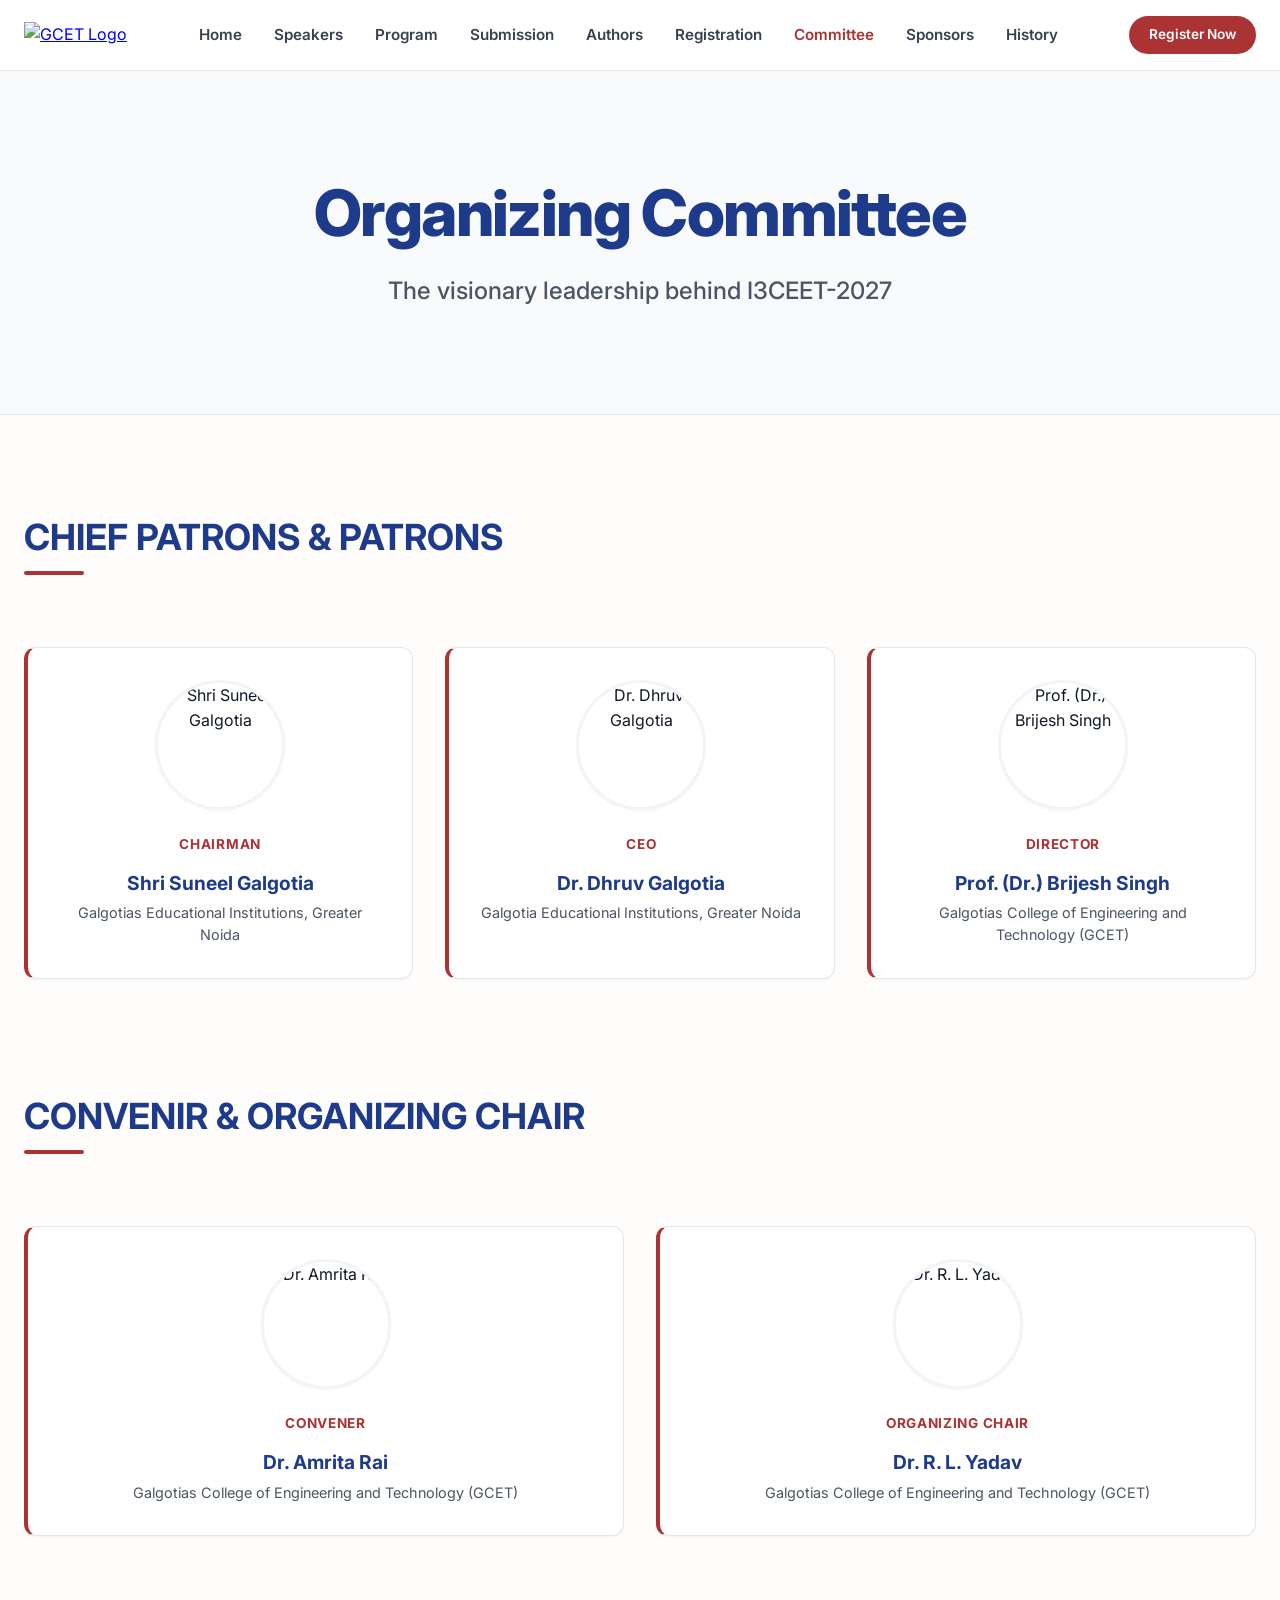
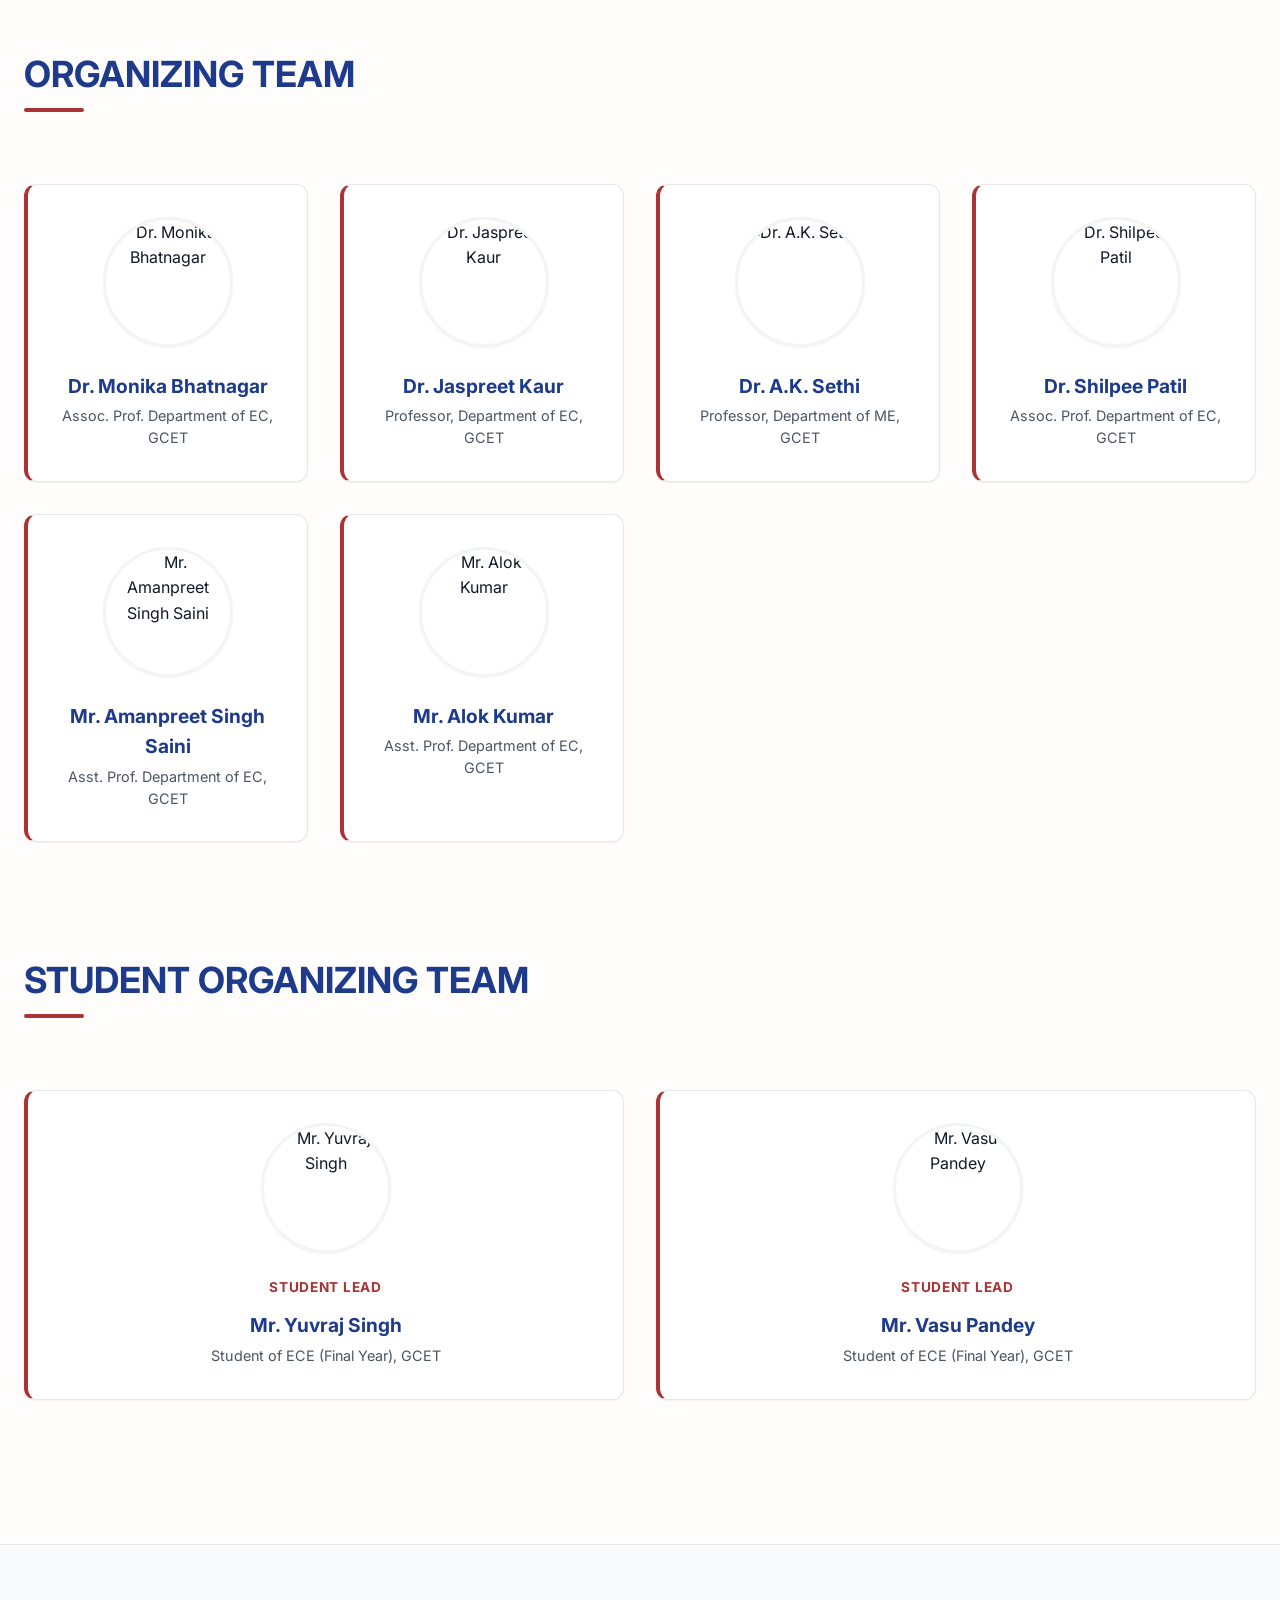
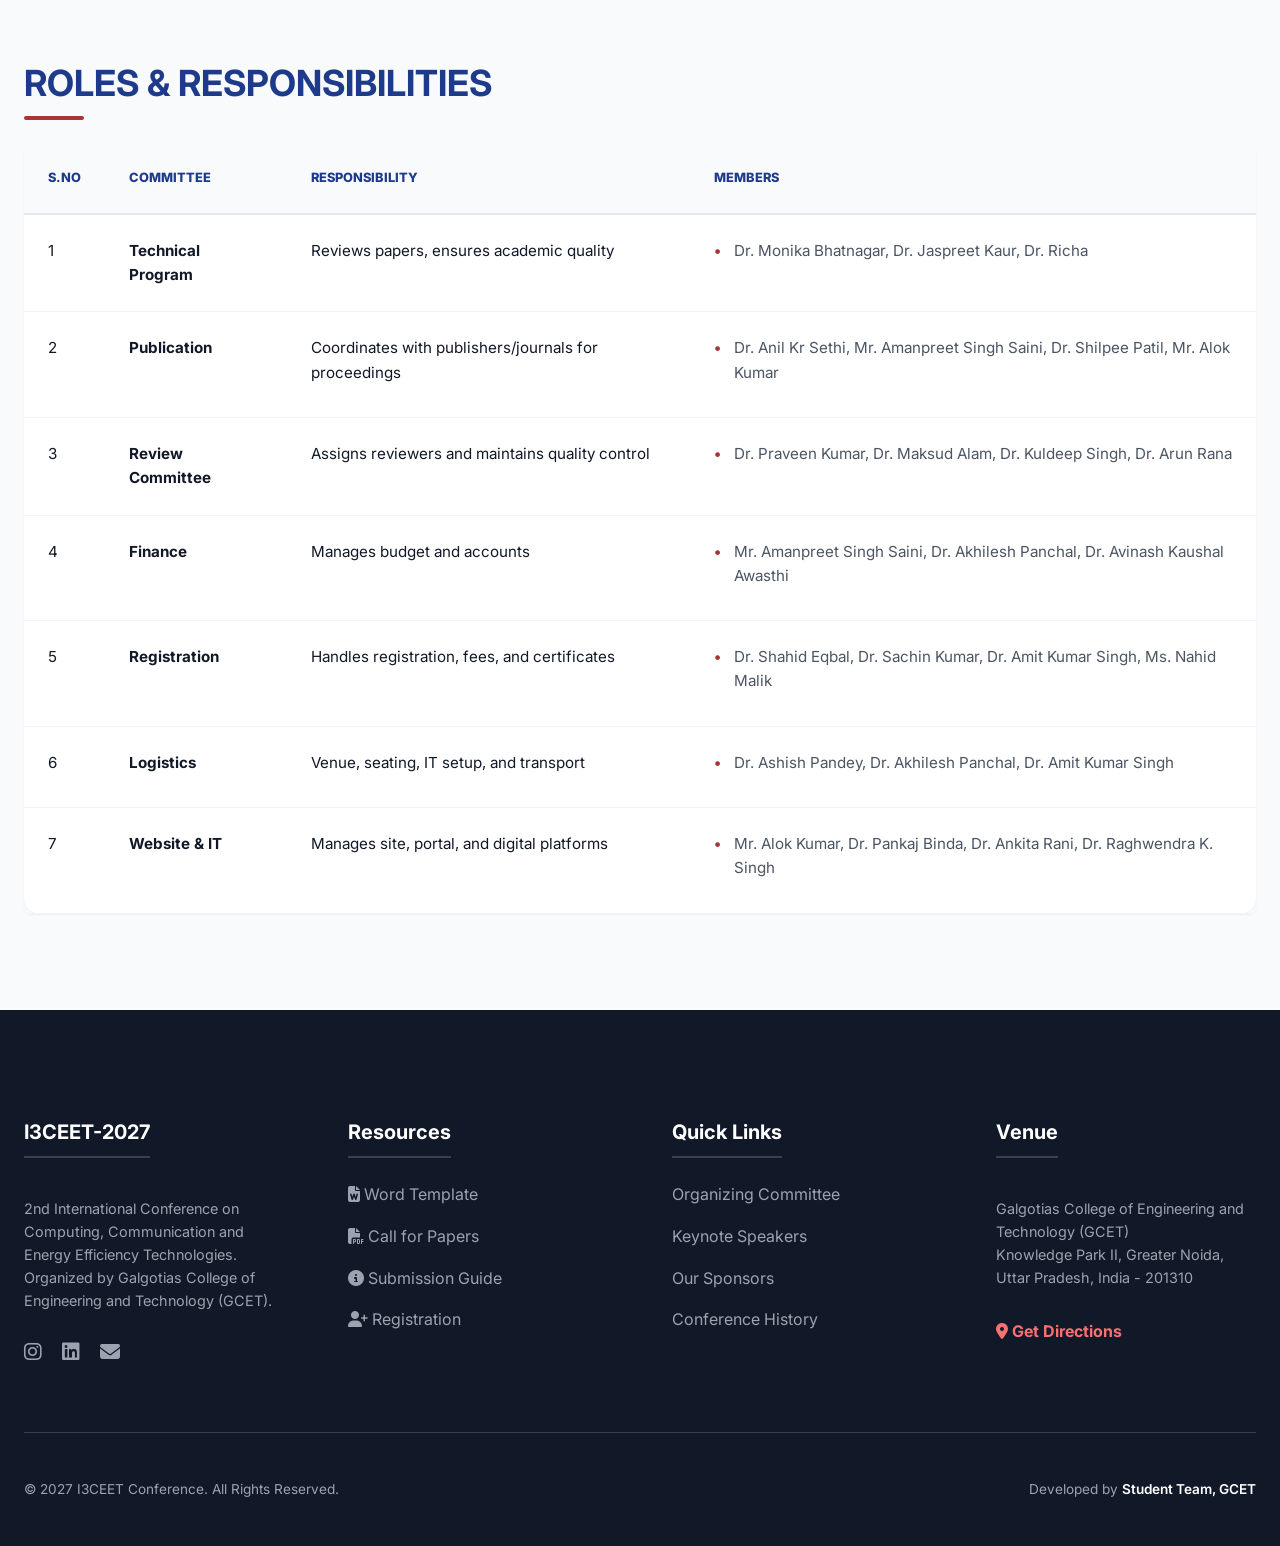
==== committee.html @ dbf14629 "Finalized I3CEET-2027 Branding: Fixed dates, renamed committee.html, updated footer design, and impl" ====
<!DOCTYPE html>
<html lang="en">

<head>
    <meta charset="UTF-8">
    <meta name="viewport" content="width=device-width, initial-scale=1.0">
    <title>Organizing Committee | I3CEET-2027</title>

    <!-- Meta SEO -->
    <meta name="keywords" content="I3CEET-2027, Organizing Committee, Patrons, GCET, Computing, Communication, Energy Efficiency Technologies, Leadership">
    <meta name="description" content="Meet the visionary leadership and organizing committee of I3CEET-2027 at Galgotias College of Engineering and Technology (GCET).">

    <!-- Fonts & Icons -->
    <link href="https://fonts.googleapis.com/css2?family=Inter:wght@300;400;500;600;700;800&display=swap" rel="stylesheet">
    <link rel="stylesheet" href="https://cdnjs.cloudflare.com/ajax/libs/font-awesome/6.4.0/css/all.min.css">

    <!-- CSS -->
    <link rel="stylesheet" href="css/reset.css">
    <link rel="stylesheet" href="css/modern.css">

    <style>
        .committee-header {
            background-color: var(--section-bg);
            padding: 4rem 0;
            text-align: center;
            border-bottom: 1px solid var(--border);
        }

        .category-container {
            margin-bottom: 5rem;
        }

        .member-grid {
            display: grid;
            grid-template-columns: repeat(auto-fit, minmax(280px, 1fr));
            gap: 2rem;
            margin-top: 3rem;
        }

        .member-card {
            background: white;
            border: 1px solid var(--border);
            border-left: 4px solid var(--accent);
            border-radius: 0.75rem;
            padding: 2rem;
            text-align: center;
            transition: var(--transition);
            display: flex;
            flex-direction: column;
            align-items: center;
            box-shadow: var(--shadow-sm);
        }

        .member-card:hover {
            transform: translateY(-5px);
            box-shadow: var(--shadow-md);
            border-left-width: 6px;
        }

        .member-img-wrapper {
            width: 130px;
            height: 130px;
            border-radius: 50%;
            overflow: hidden;
            margin-bottom: 1.5rem;
            border: 3px solid #f3f4f6;
            box-shadow: var(--shadow-sm);
        }

        .member-img-wrapper img {
            width: 100%;
            height: 100%;
            object-fit: cover;
        }

        .member-name {
            font-size: 1.2rem;
            font-weight: 700;
            color: #1e3a8a;
            margin-bottom: 0.25rem;
        }

        .member-role {
            font-size: 0.85rem;
            font-weight: 700;
            color: var(--accent);
            margin-bottom: 0.75rem;
            text-transform: uppercase;
            letter-spacing: 0.05em;
        }

        .member-org {
            font-size: 0.9rem;
            color: var(--text-muted);
            line-height: 1.5;
        }

        /* Roles Table Styling */
        .roles-section {
            background-color: var(--section-bg);
            padding: 5rem 0;
            border-top: 1px solid var(--border);
        }

        .roles-table {
            width: 100%;
            border-collapse: collapse;
            background: white;
            border-radius: 1rem;
            overflow: hidden;
            box-shadow: var(--shadow-sm);
        }

        .roles-table th {
            text-align: left;
            padding: 1.5rem;
            background: #f8fafc;
            color: #1e3a8a;
            font-weight: 800;
            text-transform: uppercase;
            font-size: 0.8rem;
            border-bottom: 2px solid #e2e8f0;
        }

        .roles-table td {
            padding: 1.5rem;
            border-bottom: 1px solid #f1f5f9;
            vertical-align: top;
            font-size: 0.95rem;
        }

        .members-list {
            list-style: none;
            padding: 0;
            margin: 0;
        }

        .members-list li {
            margin-bottom: 0.5rem;
            color: var(--text-muted);
            position: relative;
            padding-left: 1.25rem;
        }

        .members-list li::before {
            content: '•';
            position: absolute;
            left: 0;
            color: var(--accent);
            font-weight: bold;
        }
    </style>

    <!-- Scripts -->
    <script src="https://code.jquery.com/jquery-3.6.0.min.js"></script>
    <script src="js/ticker-data.js" defer></script>
    <script src="js/footer-data.js" defer></script>
    <script src="js/dates-data.js" defer></script>
    <script src="js/nav-data.js" defer></script>
    <script src="js/modern.js" defer></script>
</head>

<body>

    <div id="ticker-placeholder"></div>
    <nav id="nav-placeholder" class="modern-nav"></nav>

    <header class="committee-header">
        <div class="container">
            <h1 class="conference-title">Organizing Committee</h1>
            <p class="conference-subtitle">The visionary leadership behind I3CEET-2027</p>
        </div>
    </header>

    <div class="container py-16">

        <!-- Chief Patrons & Patrons -->
        <div class="category-container">
            <h2 class="section-title">CHIEF PATRONS & PATRONS</h2>
            <div class="member-grid">
                <div class="member-card">
                    <div class="member-img-wrapper"><img src="images/organizing/Shri Suneel Galgotia.webp" alt="Shri Suneel Galgotia"></div>
                    <div class="member-role">Chairman</div>
                    <div class="member-name">Shri Suneel Galgotia</div>
                    <div class="member-org">Galgotias Educational Institutions, Greater Noida</div>
                </div>
                <div class="member-card">
                    <div class="member-img-wrapper"><img src="images/organizing/Dr. Dhruv Galgotia.webp" alt="Dr. Dhruv Galgotia"></div>
                    <div class="member-role">CEO</div>
                    <div class="member-name">Dr. Dhruv Galgotia</div>
                    <div class="member-org">Galgotia Educational Institutions, Greater Noida</div>
                </div>
                <div class="member-card">
                    <div class="member-img-wrapper"><img src="images/organizing/Prof. (Dr.) Brijesh Singh.jpeg" alt="Prof. (Dr.) Brijesh Singh"></div>
                    <div class="member-role">Director</div>
                    <div class="member-name">Prof. (Dr.) Brijesh Singh</div>
                    <div class="member-org">Galgotias College of Engineering and Technology (GCET)</div>
                </div>
            </div>
        </div>

        <!-- Organizing Chair -->
        <div class="category-container">
            <h2 class="section-title">CONVENIR & ORGANIZING CHAIR</h2>
            <div class="member-grid" style="grid-template-columns: repeat(auto-fit, minmax(280px, 1fr));">
                <div class="member-card">
                    <div class="member-img-wrapper"><img src="images/organizing/Dr.-Amrita-Rai.png" alt="Dr. Amrita Rai"></div>
                    <div class="member-role">CONVENER</div>
                    <div class="member-name">Dr. Amrita Rai</div>
                    <div class="member-org">Galgotias College of Engineering and Technology (GCET)</div>
                </div>
                <div class="member-card">
                    <div class="member-img-wrapper"><img src="images/organizing/rl sir.jpeg" alt="Dr. R. L. Yadav"></div>
                    <div class="member-role">Organizing Chair</div>
                    <div class="member-name">Dr. R. L. Yadav</div>
                    <div class="member-org">Galgotias College of Engineering and Technology (GCET)</div>
                </div>
            </div>
        </div>

        <!-- Organizing Team -->
        <div class="category-container">
            <h2 class="section-title">ORGANIZING TEAM</h2>
            <div class="member-grid">
                <div class="member-card">
                    <div class="member-img-wrapper"><img src="images/organizing/Dr-Monika-Bhatnagar_ECE.jpeg" alt="Dr. Monika Bhatnagar"></div>
                    <div class="member-name">Dr. Monika Bhatnagar</div>
                    <div class="member-org">Assoc. Prof. Department of EC, GCET</div>
                </div>
                <div class="member-card">
                    <div class="member-img-wrapper"><img src="images/organizing/Jaspreet-Kaur.jpg" alt="Dr. Jaspreet Kaur"></div>
                    <div class="member-name">Dr. Jaspreet Kaur</div>
                    <div class="member-org">Professor, Department of EC, GCET</div>
                </div>
                <div class="member-card">
                    <div class="member-img-wrapper"><img src="images/organizing/Anil-Kumar-Sethi.jpg" alt="Dr. A.K. Sethi"></div>
                    <div class="member-name">Dr. A.K. Sethi</div>
                    <div class="member-org">Professor, Department of ME, GCET</div>
                </div>
                <div class="member-card">
                    <div class="member-img-wrapper"><img src="images/organizing/DR-SHILPEE_ECE.jpg" alt="Dr. Shilpee Patil"></div>
                    <div class="member-name">Dr. Shilpee Patil</div>
                    <div class="member-org">Assoc. Prof. Department of EC, GCET</div>
                </div>
                <div class="member-card">
                    <div class="member-img-wrapper"><img src="images/organizing/Mr. Amanpreet Singh Saini.webp" alt="Mr. Amanpreet Singh Saini"></div>
                    <div class="member-name">Mr. Amanpreet Singh Saini</div>
                    <div class="member-org">Asst. Prof. Department of EC, GCET</div>
                </div>
                <div class="member-card">
                    <div class="member-img-wrapper"><img src="images/organizing/Alok-Kumar_ECE.jpg" alt="Mr. Alok Kumar"></div>
                    <div class="member-name">Mr. Alok Kumar</div>
                    <div class="member-org">Asst. Prof. Department of EC, GCET</div>
                </div>
            </div>
        </div>

        <!-- Student Team -->
        <div class="category-container">
            <h2 class="section-title">STUDENT ORGANIZING TEAM</h2>
            <div class="member-grid">
                <div class="member-card">
                    <div class="member-img-wrapper"><img src="images/organizing/yuvraj.jpg" alt="Mr. Yuvraj Singh"></div>
                    <div class="member-role">Student Lead</div>
                    <div class="member-name">Mr. Yuvraj Singh</div>
                    <div class="member-org">Student of ECE (Final Year), GCET</div>
                </div>
                <div class="member-card">
                    <div class="member-img-wrapper"><img src="images/organizing/vasu.jpg" alt="Mr. Vasu Pandey"></div>
                    <div class="member-role">Student Lead</div>
                    <div class="member-name">Mr. Vasu Pandey</div>
                    <div class="member-org">Student of ECE (Final Year), GCET</div>
                </div>
            </div>
        </div>

    </div>

    <!-- Roles & Responsibilities -->
    <section class="roles-section">
        <div class="container">
            <h2 class="section-title">ROLES & RESPONSIBILITIES</h2>
            <div class="table-wrapper">
                <table class="roles-table">
                    <thead>
                        <tr>
                            <th style="width: 80px;">S.No</th>
                            <th>Committee</th>
                            <th>Responsibility</th>
                            <th>Members</th>
                        </tr>
                    </thead>
                    <tbody>
                        <tr>
                            <td>1</td>
                            <td style="font-weight: 700;">Technical Program</td>
                            <td>Reviews papers, ensures academic quality</td>
                            <td>
                                <ul class="members-list">
                                    <li>Dr. Monika Bhatnagar, Dr. Jaspreet Kaur, Dr. Richa</li>
                                </ul>
                            </td>
                        </tr>
                        <tr>
                            <td>2</td>
                            <td style="font-weight: 700;">Publication</td>
                            <td>Coordinates with publishers/journals for proceedings</td>
                            <td>
                                <ul class="members-list">
                                    <li>Dr. Anil Kr Sethi, Mr. Amanpreet Singh Saini, Dr. Shilpee Patil, Mr. Alok Kumar</li>
                                </ul>
                            </td>
                        </tr>
                        <tr>
                            <td>3</td>
                            <td style="font-weight: 700;">Review Committee</td>
                            <td>Assigns reviewers and maintains quality control</td>
                            <td>
                                <ul class="members-list">
                                    <li>Dr. Praveen Kumar, Dr. Maksud Alam, Dr. Kuldeep Singh, Dr. Arun Rana</li>
                                </ul>
                            </td>
                        </tr>
                        <tr>
                            <td>4</td>
                            <td style="font-weight: 700;">Finance</td>
                            <td>Manages budget and accounts</td>
                            <td>
                                <ul class="members-list">
                                    <li>Mr. Amanpreet Singh Saini, Dr. Akhilesh Panchal, Dr. Avinash Kaushal Awasthi</li>
                                </ul>
                            </td>
                        </tr>
                        <tr>
                            <td>5</td>
                            <td style="font-weight: 700;">Registration</td>
                            <td>Handles registration, fees, and certificates</td>
                            <td>
                                <ul class="members-list">
                                    <li>Dr. Shahid Eqbal, Dr. Sachin Kumar, Dr. Amit Kumar Singh, Ms. Nahid Malik</li>
                                </ul>
                            </td>
                        </tr>
                        <tr>
                            <td>6</td>
                            <td style="font-weight: 700;">Logistics</td>
                            <td>Venue, seating, IT setup, and transport</td>
                            <td>
                                <ul class="members-list">
                                    <li>Dr. Ashish Pandey, Dr. Akhilesh Panchal, Dr. Amit Kumar Singh</li>
                                </ul>
                            </td>
                        </tr>
                        <tr>
                            <td>7</td>
                            <td style="font-weight: 700;">Website & IT</td>
                            <td>Manages site, portal, and digital platforms</td>
                            <td>
                                <ul class="members-list">
                                    <li>Mr. Alok Kumar, Dr. Pankaj Binda, Dr. Ankita Rani, Dr. Raghwendra K. Singh</li>
                                </ul>
                            </td>
                        </tr>
                    </tbody>
                </table>
            </div>
        </div>
    </section>

    <div id="footer-placeholder"></div>

</body>

</html>
---- css/modern.css ----
/* Modern Design System for I3CEET-2027 (IEEE Style) */
@import url('https://fonts.googleapis.com/css2?family=Inter:wght@300;400;500;600;700;800&display=swap');

:root {
    /* Primary Color Palette (Deep Blue/IEEE vibe) */
    --primary: #9b0000; /* blue-800 */
    --primary-light: #ba6060; /* blue-500 */
    --accent: #ab3333; /* blue-600 */
    --accent-hover: #9b0000; /* blue-700 */
    
    /* Neutral Colors */
    --bg: #fffcfc;
    --section-bg: #f9fafb; /* gray-50 */
    --text: #111827; /* gray-900 */
    --text-muted: #4b5563; /* gray-600 */
    --border: #e5e7eb; /* gray-200 */
    
    /* Shadows & Transitions */
    --shadow-sm: 0 1px 2px 0 rgba(0, 0, 0, 0.05);
    --shadow-md: 0 4px 6px -1px rgba(0, 0, 0, 0.1), 0 2px 4px -1px rgba(0, 0, 0, 0.06);
    --shadow-lg: 0 10px 15px -3px rgba(0, 0, 0, 0.1), 0 4px 6px -2px rgba(0, 0, 0, 0.05);
    --transition: all 0.3s cubic-bezier(0.4, 0, 0.2, 1);
}

*, ::before, ::after {
    box-sizing: border-box;
}

body {
    font-family: 'Inter', -apple-system, BlinkMacSystemFont, "Segoe UI", Roboto, Helvetica, Arial, sans-serif;
    background-color: var(--bg);
    color: var(--text);
    line-height: 1.6;
    margin: 0;
    overflow-x: hidden;
}

/* Container */
.container {
    width: 100%;
    margin-right: auto;
    margin-left: auto;
    padding-right: 1.5rem;
    padding-left: 1.5rem;
    max-width: 1280px;
}

@media (max-width: 640px) {
    .container {
        padding-right: 1rem;
        padding-left: 1rem;
    }
}

/* Utilities */
.text-center { text-align: center; }
.my-12 { margin-top: 3rem; margin-bottom: 3rem; }
.py-16 { padding-top: 4rem; padding-bottom: 4rem; }
.flex { display: flex; }
.grid { display: grid; }
.gap-8 { gap: 2rem; }
.items-center { align-items: center; }
.justify-between { justify-content: space-between; }

/* Buttons */
.btn {
    display: inline-flex;
    align-items: center;
    justify-content: center;
    padding: 0.75rem 1.5rem;
    font-weight: 600;
    border-radius: 9999px;
    transition: var(--transition);
    cursor: pointer;
    text-decoration: none;
    font-size: 0.95rem;
}

.btn-primary {
    background-color: var(--accent);
    color: white;
    border: none;
}

.btn-primary:hover {
    background-color: var(--accent-hover);
    transform: translateY(-2px);
    box-shadow: var(--shadow-lg);
}

.btn-outline {
    background-color: transparent;
    color: var(--accent);
    border: 2px solid var(--accent);
}

.btn-outline:hover {
    background-color: var(--accent);
    color: white;
    transform: translateY(-2px);
}

/* Header */
.modern-header {
    background-color: var(--bg);
    padding: 6rem 0;
    position: relative;
    border-bottom: 1px solid var(--border);
}

.hero-content {
    max-width: 1000px;
    margin: 0 auto;
    text-align: center;
}

.conference-title {
    font-size: clamp(2rem, 8vw, 4rem);
    font-weight: 800;
    color: #1e3a8a; /* blue-900 */
    margin-bottom: 1rem;
    letter-spacing: -0.025em;
    line-height: 1.1;
}

.conference-subtitle {
    font-size: clamp(1rem, 4vw, 1.5rem);
    color: var(--text-muted);
    margin-bottom: 2.5rem;
    font-weight: 500;
}

.quick-info {
    display: flex;
    justify-content: center;
    gap: 1.5rem 2.5rem;
    margin-bottom: 3rem;
    flex-wrap: wrap;
}

.info-item {
    display: flex;
    align-items: center;
    gap: 0.75rem;
    color: var(--text);
    font-weight: 600;
    font-size: clamp(0.9rem, 3vw, 1.1rem);
}

.info-item i {
    color: var(--accent);
    font-size: 1.25rem;
}

/* Navigation */
.modern-nav {
    position: sticky;
    top: 0;
    z-index: 50;
    background-color: rgba(255, 255, 255, 0.9);
    backdrop-filter: blur(8px);
    border-bottom: 1px solid var(--border);
    padding: 1rem 0;
}

.nav-container {
    display: flex;
    justify-content: space-between;
    align-items: center;
}

.nav-logo-img {
    height: 48px;
    width: auto;
}

.nav-links {
    list-style: none;
    display: flex;
    gap: 2rem;
    margin: 0;
    padding: 0;
}

.nav-links a {
    text-decoration: none;
    color: #374151; /* gray-700 */
    font-weight: 600;
    font-size: 0.95rem;
    transition: var(--transition);
}

.nav-links a:hover, .nav-links a.active {
    color: var(--accent);
}

/* Ticker Styles */
#news-ticker-container {
    background-color: var(--accent);
    color: white;
    padding: 0.6rem 0;
    overflow: hidden;
    position: relative;
    z-index: 60;
}

.ticker-content {
    display: inline-block;
    white-space: nowrap;
    padding-left: 100%;
    animation: ticker 25s linear infinite;
}

.ticker-item {
    display: inline-block;
    margin-right: 4rem;
    font-weight: 500;
}

@keyframes ticker {
    0% { transform: translateX(0); }
    100% { transform: translateX(-100%); }
}

/* Sections & Sidebar */
.main-content {
    display: grid;
    grid-template-columns: 2fr 1fr;
    gap: 3rem;
    margin-bottom: 4rem;
}

.section-card {
    background-color: white;
    padding: 2.5rem;
    border-radius: 1rem;
    border: 1px solid var(--border);
    box-shadow: var(--shadow-sm);
    margin-bottom: 2rem;
}

.section-title {
    font-size: clamp(1.5rem, 5vw, 2.25rem);
    font-weight: 700;
    color: #1e3a8a;
    margin-bottom: 2rem;
    position: relative;
    display: inline-block;
}

.section-title::after {
    content: '';
    position: absolute;
    bottom: -8px;
    left: 0;
    width: 60px;
    height: 4px;
    background-color: var(--accent);
    border-radius: 2px;
}

/* Responsive Table Wrapper */
.table-wrapper {
    width: 100%;
    overflow-x: auto;
    -webkit-overflow-scrolling: touch;
    margin-bottom: 1rem;
    border-radius: 0.5rem;
    box-shadow: var(--shadow-sm);
}

/* Important Dates Table/List */
.date-list {
    display: flex;
    flex-direction: column;
    gap: 1rem;
}

.date-card {
    display: flex;
    justify-content: space-between;
    align-items: center;
    padding: 1rem;
    background-color: var(--section-bg);
    border-radius: 0.75rem;
    border-left: 4px solid var(--accent);
    transition: var(--transition);
}

.date-card:hover {
    transform: translateX(5px);
    box-shadow: var(--shadow-md);
}

.date-card .label {
    font-weight: 700;
    color: var(--text);
}

.date-card .value {
    color: var(--accent);
    font-weight: 700;
}

/* Gallery */
.full-width-gallery {
    background-color: var(--section-bg);
    padding: 5rem 0;
    overflow: hidden;
}

.gallery-track {
    display: flex;
    width: max-content;
    animation: scroll 40s linear infinite;
    gap: 1.5rem;
}

.gallery-item {
    width: clamp(250px, 40vw, 350px);
    height: clamp(180px, 30vw, 250px);
    border-radius: 1rem;
    overflow: hidden;
    box-shadow: var(--shadow-md);
    transition: var(--transition);
}

.gallery-item img {
    width: 100%;
    height: 100%;
    object-fit: cover;
    transition: var(--transition);
}

.gallery-item:hover img {
    transform: scale(1.1);
}

@keyframes scroll {
    0% { transform: translateX(0); }
    100% { transform: translateX(-50%); }
}

/* Footer */
footer {
    background-color: #111827; /* gray-900 */
    color: white;
    padding: 5rem 0 2rem;
}

.footer-grid {
    display: grid;
    grid-template-columns: repeat(auto-fit, minmax(250px, 1fr));
    gap: 4rem;
    margin-bottom: 4rem;
}

.footer-section h4 {
    font-size: 1.25rem;
    font-weight: 700;
    margin-bottom: 1.5rem;
    border-bottom: 2px solid #374151;
    padding-bottom: 0.5rem;
    display: inline-block;
}

.footer-section ul {
    list-style: none;
    padding: 0;
    margin: 0;
}

.footer-section ul li {
    margin-bottom: 1rem;
    display: flex;
    align-items: center;
    gap: 0.75rem;
    color: #9ca3af; /* gray-400 */
}

.footer-section a {
    color: #9ca3af;
    text-decoration: none;
    transition: var(--transition);
}

.footer-section a:hover {
    color: white;
}

/* Committee Card (Left Border Accent) */
.committee-card {
    background-color: white;
    padding: 1.5rem;
    border-radius: 0.5rem;
    border: 1px solid var(--border);
    border-left: 4px solid var(--accent);
    box-shadow: var(--shadow-sm);
    transition: var(--transition);
}

.committee-card:hover {
    box-shadow: var(--shadow-md);
    transform: translateY(-2px);
}

.committee-name {
    font-size: 1.15rem;
    font-weight: 700;
    color: #1e3a8a;
    display: block;
}

.committee-inst {
    font-size: 0.9rem;
    color: var(--text-muted);
}

/* Registration Table */
.reg-table {
    width: 100%;
    border-collapse: collapse;
    margin: 2rem 0;
    background-color: white;
    box-shadow: var(--shadow-sm);
    border-radius: 0.5rem;
    overflow: hidden;
}

.reg-table th, .reg-table td {
    padding: 1.25rem;
    text-align: left;
    border-bottom: 1px solid var(--border);
}

.reg-table th {
    background-color: #f3f4f6;
    color: #1e3a8a;
    font-weight: 800;
}

/* Responsive */
@media (max-width: 1024px) {
    .main-content {
        grid-template-columns: 1fr;
        gap: 2rem;
    }
    
    .section-card {
        padding: 1.5rem;
    }
}

@media (max-width: 768px) {
    .modern-header {
        padding: 4rem 0;
    }
    
    .nav-links {
        display: none; /* Hide on mobile by default */
    }
    
    .mobile-menu-toggle {
        display: block !important;
        font-size: 1.5rem;
        cursor: pointer;
    }

    .nav-actions {
        display: none; /* Hide button on mobile to save space */
    }
}

/* Mobile Nav Enhancement */
#nav-links.mobile-active {
    display: flex !important;
    animation: slideIn 0.3s ease-out forwards;
}

@keyframes slideIn {
    from { transform: translateX(100%); }
    to { transform: translateX(0); }
}

/* Back to Top Button */
.back-to-top {
    position: fixed;
    bottom: 2.5rem;
    right: 2.5rem;
    width: 3.5rem;
    height: 3.5rem;
    background-color: var(--accent);
    color: white;
    display: flex;
    align-items: center;
    justify-content: center;
    border-radius: 50%;
    cursor: pointer;
    box-shadow: var(--shadow-lg);
    z-index: 1000;
    opacity: 0;
    visibility: hidden;
    transition: var(--transition);
}

.back-to-top.show {
    opacity: 1;
    visibility: visible;
}

.back-to-top:hover {
    background-color: var(--accent-hover);
    transform: translateY(-5px);
}

.back-to-top i {
    font-size: 1.25rem;
}
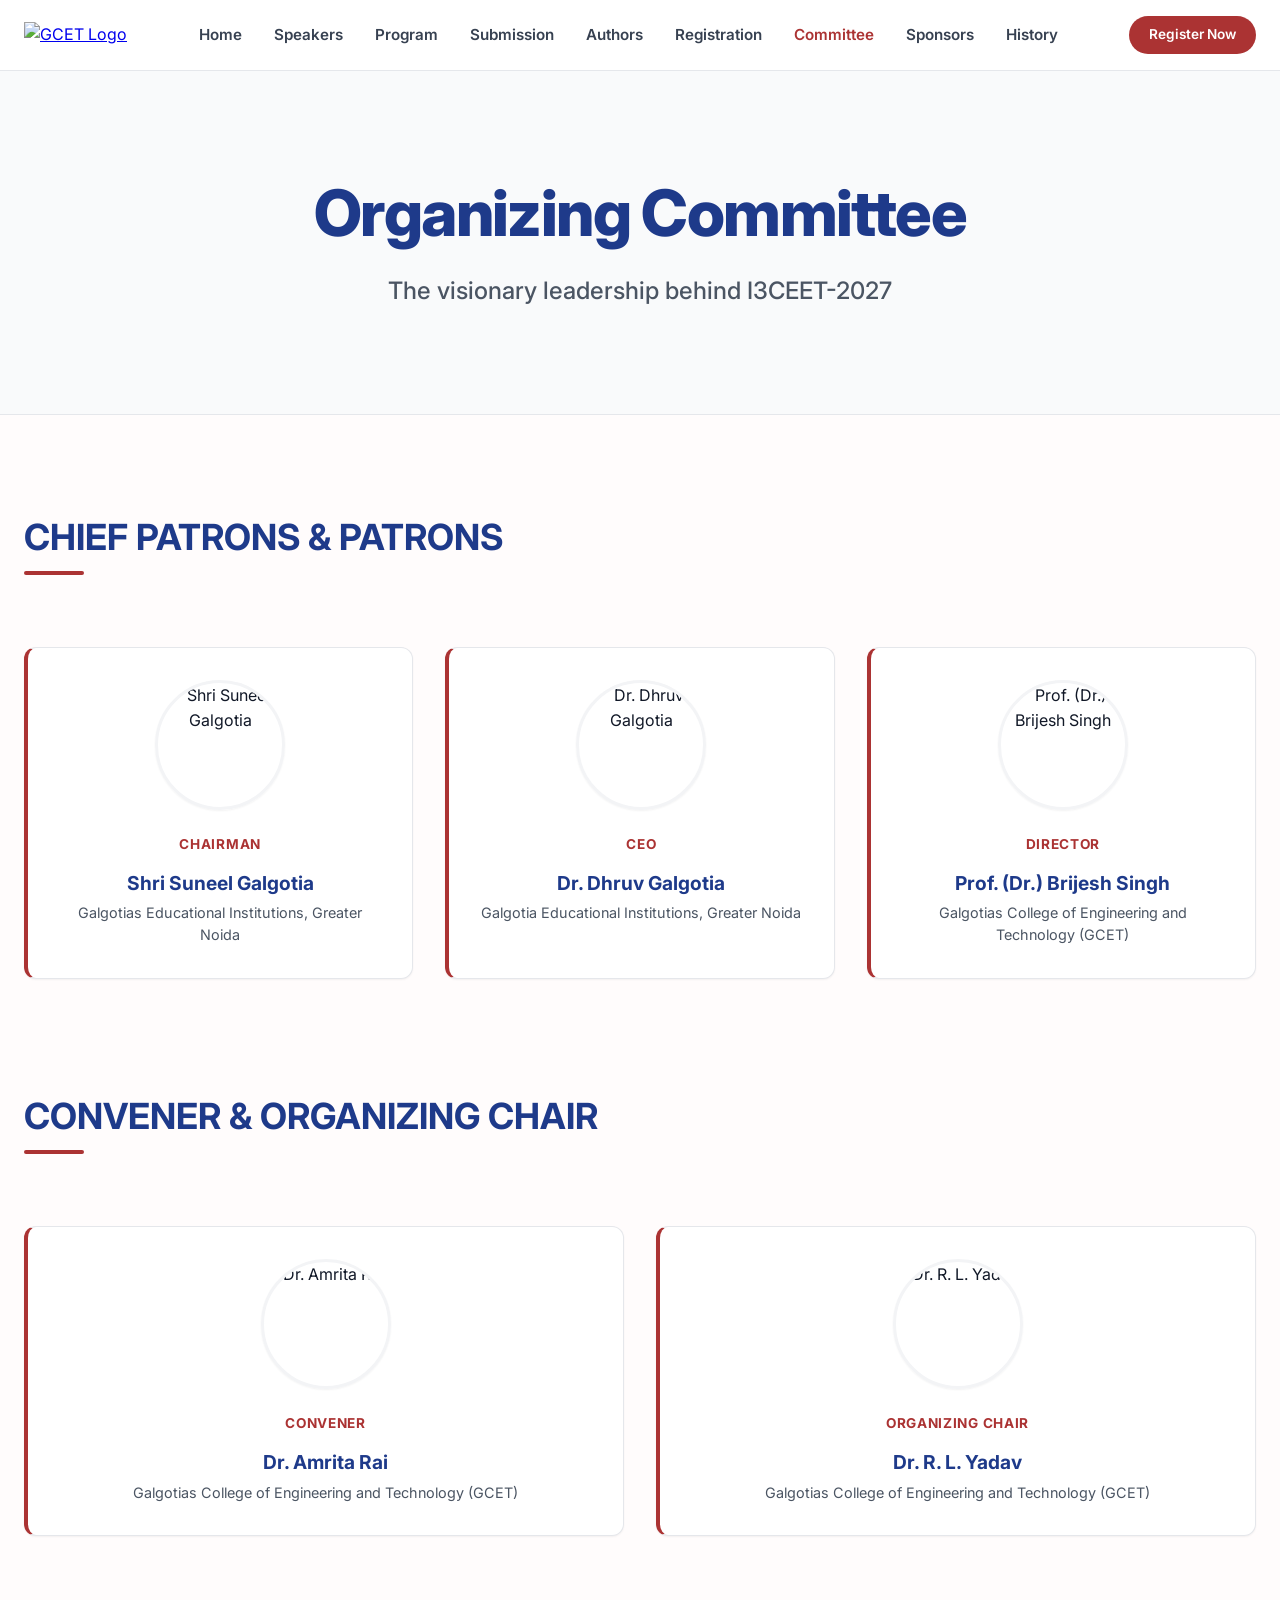
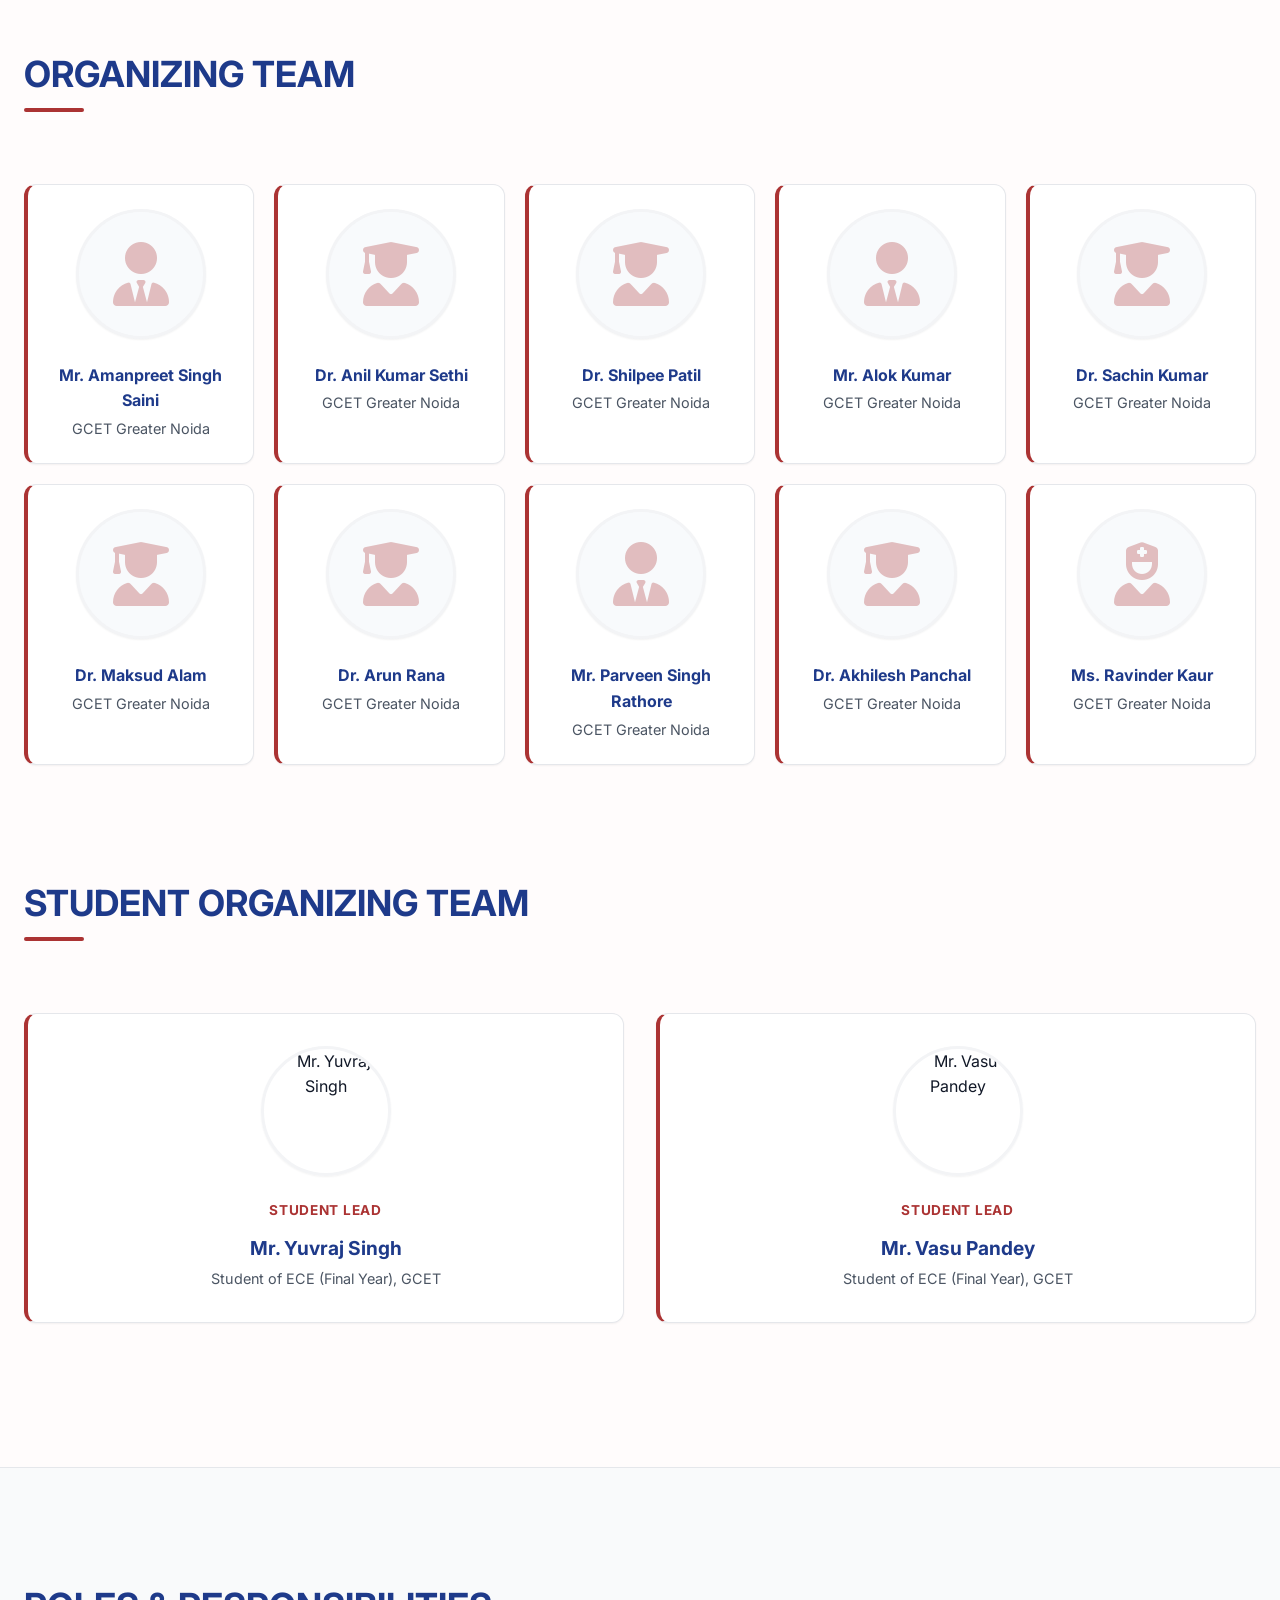
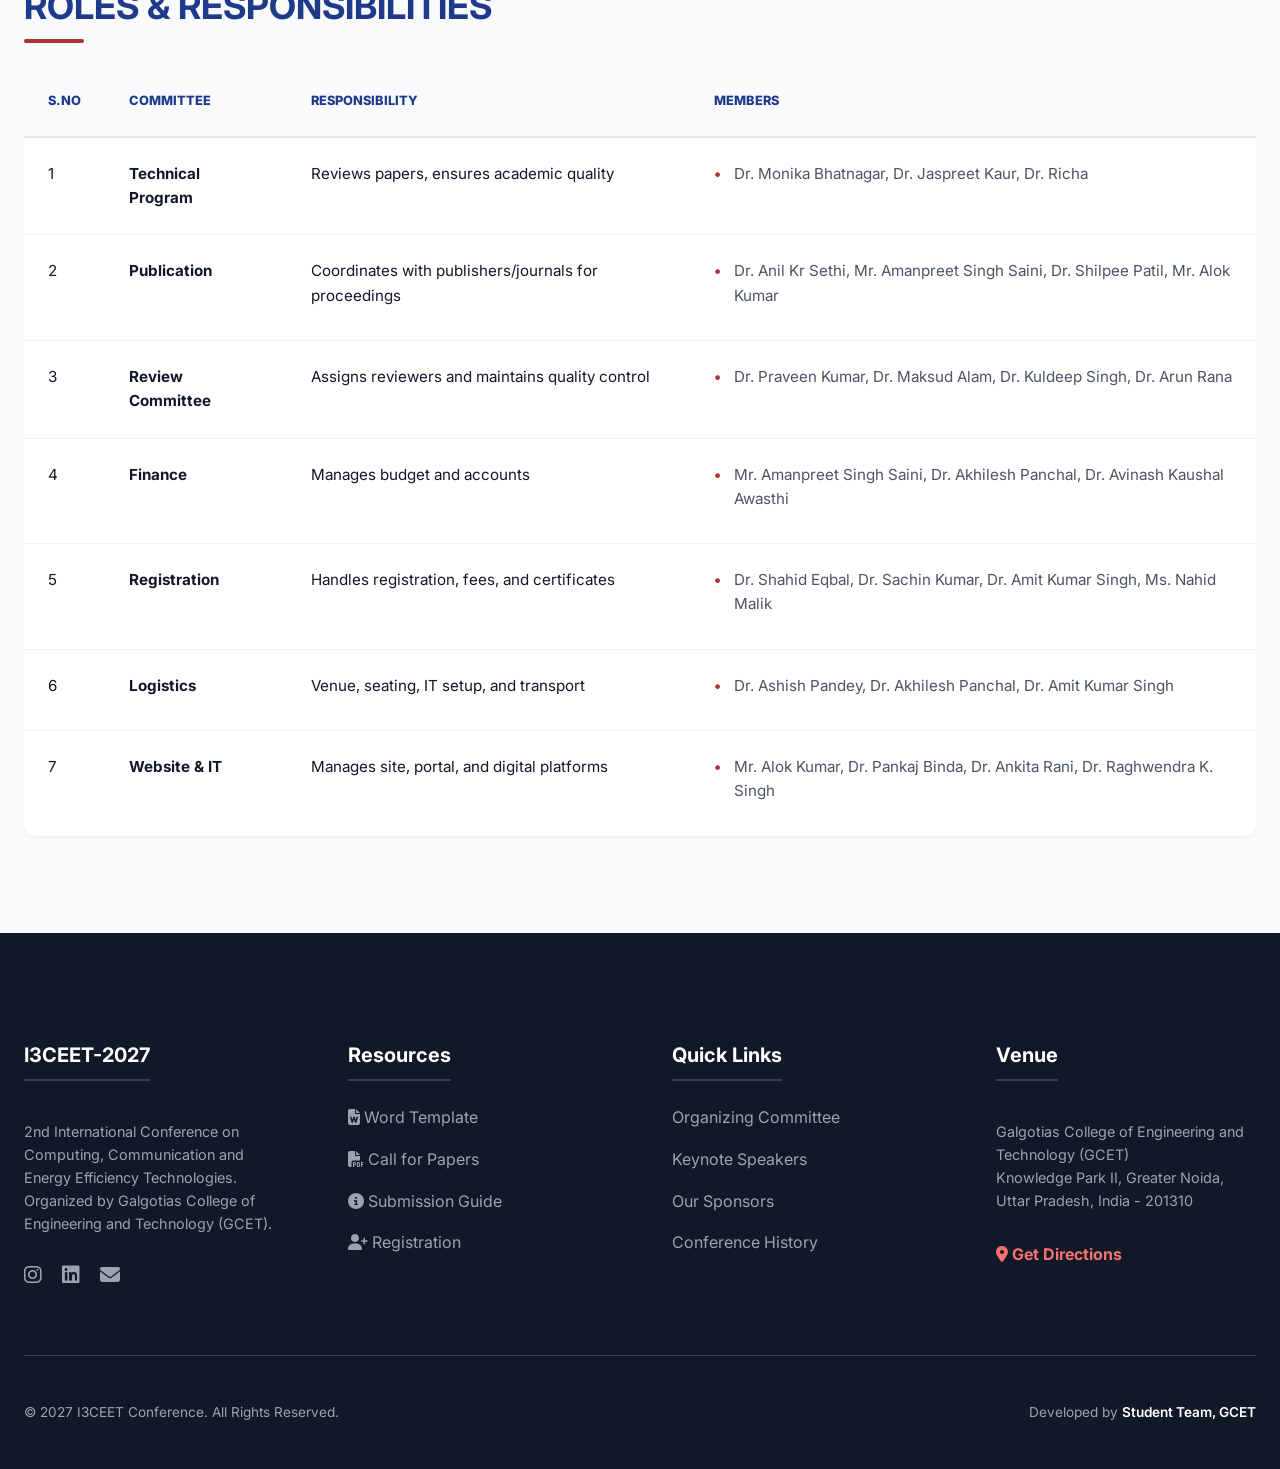
==== commit 9de24468: "Updated Organizing Team to 5x5 matrix layout with icons" ====
--- a/committee.html
+++ b/committee.html
@@ -149,6 +149,26 @@
             color: var(--accent);
             font-weight: bold;
         }
+
+        /* Specific Matrix of 5 Columns */
+        @media (min-width: 1024px) {
+            .organizing-grid {
+                grid-template-columns: repeat(5, 1fr) !important;
+                gap: 1.25rem !important;
+            }
+            .organizing-grid .member-card {
+                padding: 1.5rem 1rem !important;
+            }
+            .organizing-grid .member-name {
+                font-size: 1rem !important;
+            }
+        }
+        
+        @media (max-width: 1024px) and (min-width: 768px) {
+            .organizing-grid {
+                grid-template-columns: repeat(3, 1fr) !important;
+            }
+        }
     </style>
 
     <!-- Scripts -->
@@ -201,7 +221,7 @@
 
         <!-- Organizing Chair -->
         <div class="category-container">
-            <h2 class="section-title">CONVENIR & ORGANIZING CHAIR</h2>
+            <h2 class="section-title">CONVENER & ORGANIZING CHAIR</h2>
             <div class="member-grid" style="grid-template-columns: repeat(auto-fit, minmax(280px, 1fr));">
                 <div class="member-card">
                     <div class="member-img-wrapper"><img src="images/organizing/Dr.-Amrita-Rai.png" alt="Dr. Amrita Rai"></div>
@@ -221,36 +241,76 @@
         <!-- Organizing Team -->
         <div class="category-container">
             <h2 class="section-title">ORGANIZING TEAM</h2>
-            <div class="member-grid">
-                <div class="member-card">
-                    <div class="member-img-wrapper"><img src="images/organizing/Dr-Monika-Bhatnagar_ECE.jpeg" alt="Dr. Monika Bhatnagar"></div>
-                    <div class="member-name">Dr. Monika Bhatnagar</div>
-                    <div class="member-org">Assoc. Prof. Department of EC, GCET</div>
-                </div>
-                <div class="member-card">
-                    <div class="member-img-wrapper"><img src="images/organizing/Jaspreet-Kaur.jpg" alt="Dr. Jaspreet Kaur"></div>
-                    <div class="member-name">Dr. Jaspreet Kaur</div>
-                    <div class="member-org">Professor, Department of EC, GCET</div>
-                </div>
-                <div class="member-card">
-                    <div class="member-img-wrapper"><img src="images/organizing/Anil-Kumar-Sethi.jpg" alt="Dr. A.K. Sethi"></div>
-                    <div class="member-name">Dr. A.K. Sethi</div>
-                    <div class="member-org">Professor, Department of ME, GCET</div>
-                </div>
-                <div class="member-card">
-                    <div class="member-img-wrapper"><img src="images/organizing/DR-SHILPEE_ECE.jpg" alt="Dr. Shilpee Patil"></div>
+            <div class="member-grid organizing-grid">
+                <div class="member-card">
+                    <div class="member-img-wrapper" style="display: flex; align-items: center; justify-content: center; background: #f8fafc;">
+                        <i class="fa fa-user-tie" style="font-size: 4rem; color: var(--accent); opacity: 0.3;"></i>
+                    </div>
+                    <div class="member-name">Mr. Amanpreet Singh Saini</div>
+                    <div class="member-org">GCET Greater Noida</div>
+                </div>
+                <div class="member-card">
+                    <div class="member-img-wrapper" style="display: flex; align-items: center; justify-content: center; background: #f8fafc;">
+                        <i class="fa fa-user-graduate" style="font-size: 4rem; color: var(--accent); opacity: 0.3;"></i>
+                    </div>
+                    <div class="member-name">Dr. Anil Kumar Sethi</div>
+                    <div class="member-org">GCET Greater Noida</div>
+                </div>
+                <div class="member-card">
+                    <div class="member-img-wrapper" style="display: flex; align-items: center; justify-content: center; background: #f8fafc;">
+                        <i class="fa fa-user-graduate" style="font-size: 4rem; color: var(--accent); opacity: 0.3;"></i>
+                    </div>
                     <div class="member-name">Dr. Shilpee Patil</div>
-                    <div class="member-org">Assoc. Prof. Department of EC, GCET</div>
-                </div>
-                <div class="member-card">
-                    <div class="member-img-wrapper"><img src="images/organizing/Mr. Amanpreet Singh Saini.webp" alt="Mr. Amanpreet Singh Saini"></div>
-                    <div class="member-name">Mr. Amanpreet Singh Saini</div>
-                    <div class="member-org">Asst. Prof. Department of EC, GCET</div>
-                </div>
-                <div class="member-card">
-                    <div class="member-img-wrapper"><img src="images/organizing/Alok-Kumar_ECE.jpg" alt="Mr. Alok Kumar"></div>
+                    <div class="member-org">GCET Greater Noida</div>
+                </div>
+                <div class="member-card">
+                    <div class="member-img-wrapper" style="display: flex; align-items: center; justify-content: center; background: #f8fafc;">
+                        <i class="fa fa-user-tie" style="font-size: 4rem; color: var(--accent); opacity: 0.3;"></i>
+                    </div>
                     <div class="member-name">Mr. Alok Kumar</div>
-                    <div class="member-org">Asst. Prof. Department of EC, GCET</div>
+                    <div class="member-org">GCET Greater Noida</div>
+                </div>
+                <div class="member-card">
+                    <div class="member-img-wrapper" style="display: flex; align-items: center; justify-content: center; background: #f8fafc;">
+                        <i class="fa fa-user-graduate" style="font-size: 4rem; color: var(--accent); opacity: 0.3;"></i>
+                    </div>
+                    <div class="member-name">Dr. Sachin Kumar</div>
+                    <div class="member-org">GCET Greater Noida</div>
+                </div>
+                <div class="member-card">
+                    <div class="member-img-wrapper" style="display: flex; align-items: center; justify-content: center; background: #f8fafc;">
+                        <i class="fa fa-user-graduate" style="font-size: 4rem; color: var(--accent); opacity: 0.3;"></i>
+                    </div>
+                    <div class="member-name">Dr. Maksud Alam</div>
+                    <div class="member-org">GCET Greater Noida</div>
+                </div>
+                <div class="member-card">
+                    <div class="member-img-wrapper" style="display: flex; align-items: center; justify-content: center; background: #f8fafc;">
+                        <i class="fa fa-user-graduate" style="font-size: 4rem; color: var(--accent); opacity: 0.3;"></i>
+                    </div>
+                    <div class="member-name">Dr. Arun Rana</div>
+                    <div class="member-org">GCET Greater Noida</div>
+                </div>
+                <div class="member-card">
+                    <div class="member-img-wrapper" style="display: flex; align-items: center; justify-content: center; background: #f8fafc;">
+                        <i class="fa fa-user-tie" style="font-size: 4rem; color: var(--accent); opacity: 0.3;"></i>
+                    </div>
+                    <div class="member-name">Mr. Parveen Singh Rathore</div>
+                    <div class="member-org">GCET Greater Noida</div>
+                </div>
+                <div class="member-card">
+                    <div class="member-img-wrapper" style="display: flex; align-items: center; justify-content: center; background: #f8fafc;">
+                        <i class="fa fa-user-graduate" style="font-size: 4rem; color: var(--accent); opacity: 0.3;"></i>
+                    </div>
+                    <div class="member-name">Dr. Akhilesh Panchal</div>
+                    <div class="member-org">GCET Greater Noida</div>
+                </div>
+                <div class="member-card">
+                    <div class="member-img-wrapper" style="display: flex; align-items: center; justify-content: center; background: #f8fafc;">
+                        <i class="fa fa-user-nurse" style="font-size: 4rem; color: var(--accent); opacity: 0.3;"></i>
+                    </div>
+                    <div class="member-name">Ms. Ravinder Kaur</div>
+                    <div class="member-org">GCET Greater Noida</div>
                 </div>
             </div>
         </div>
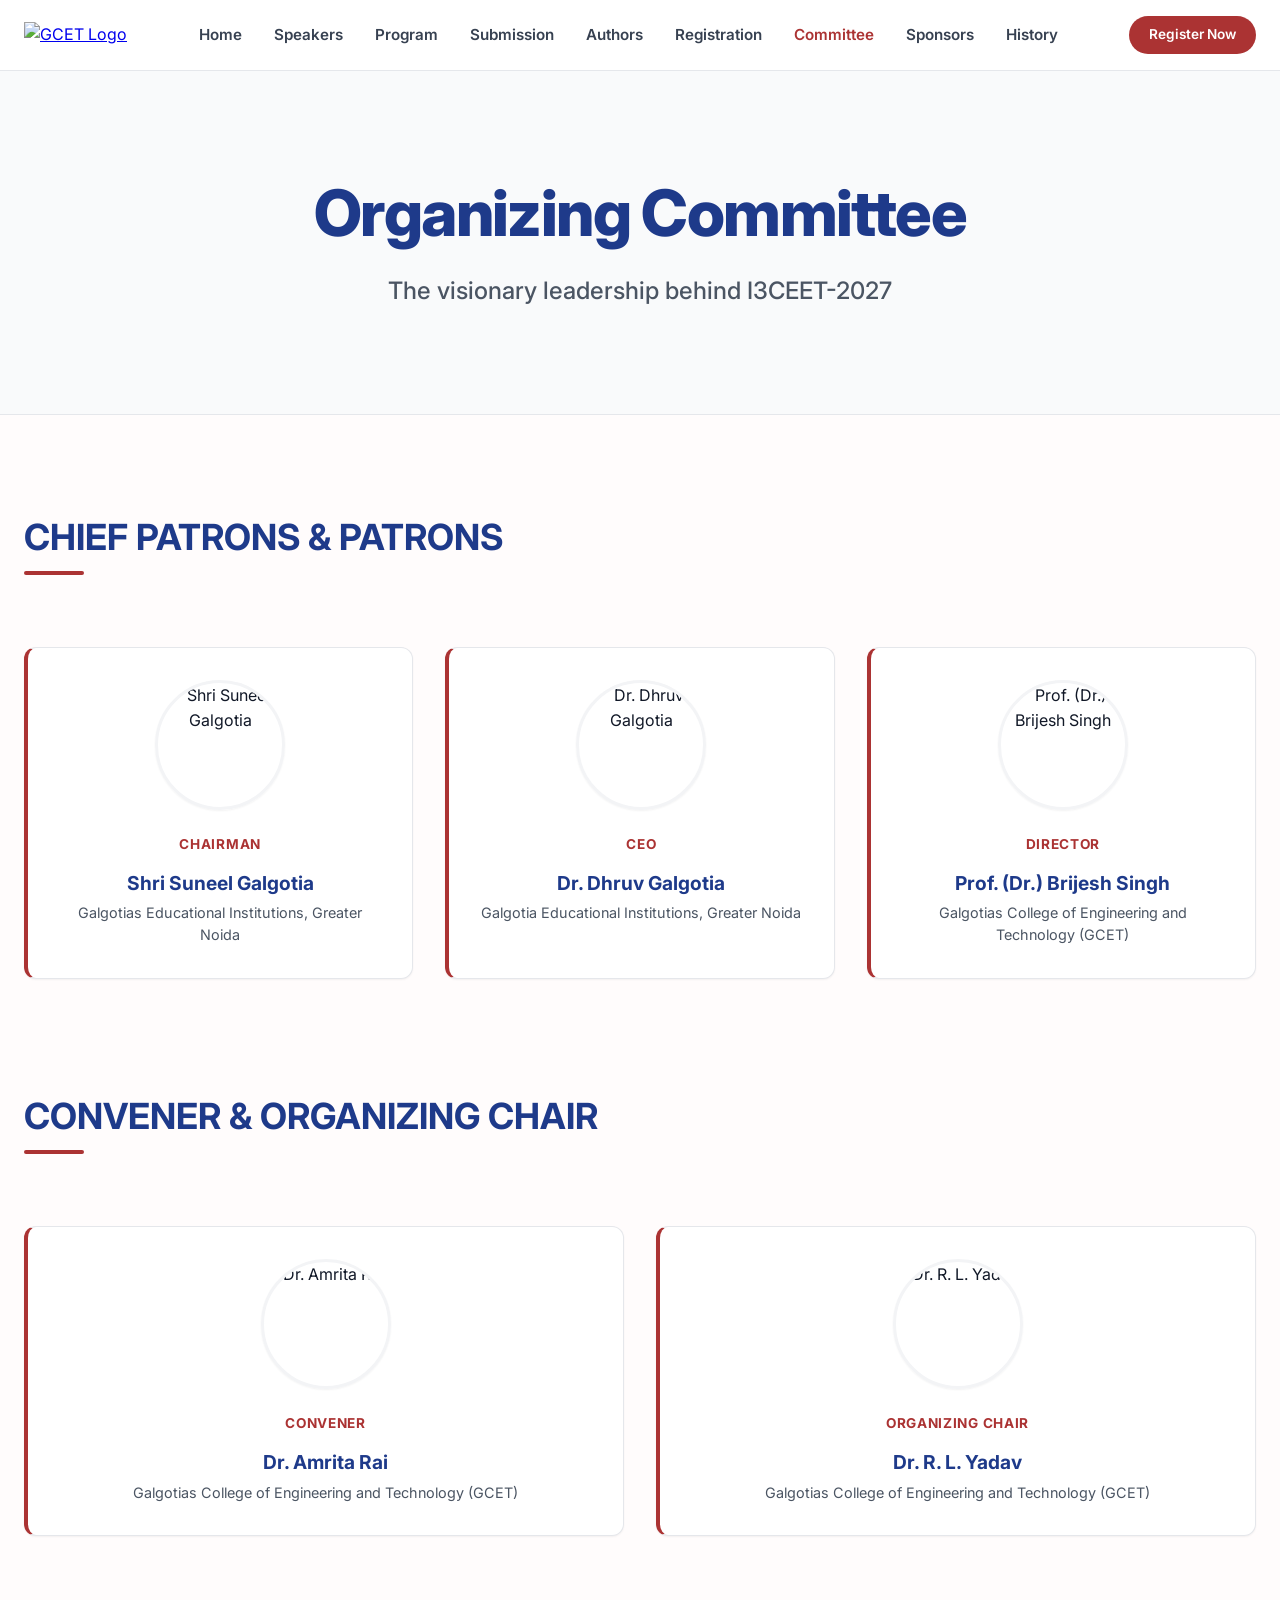
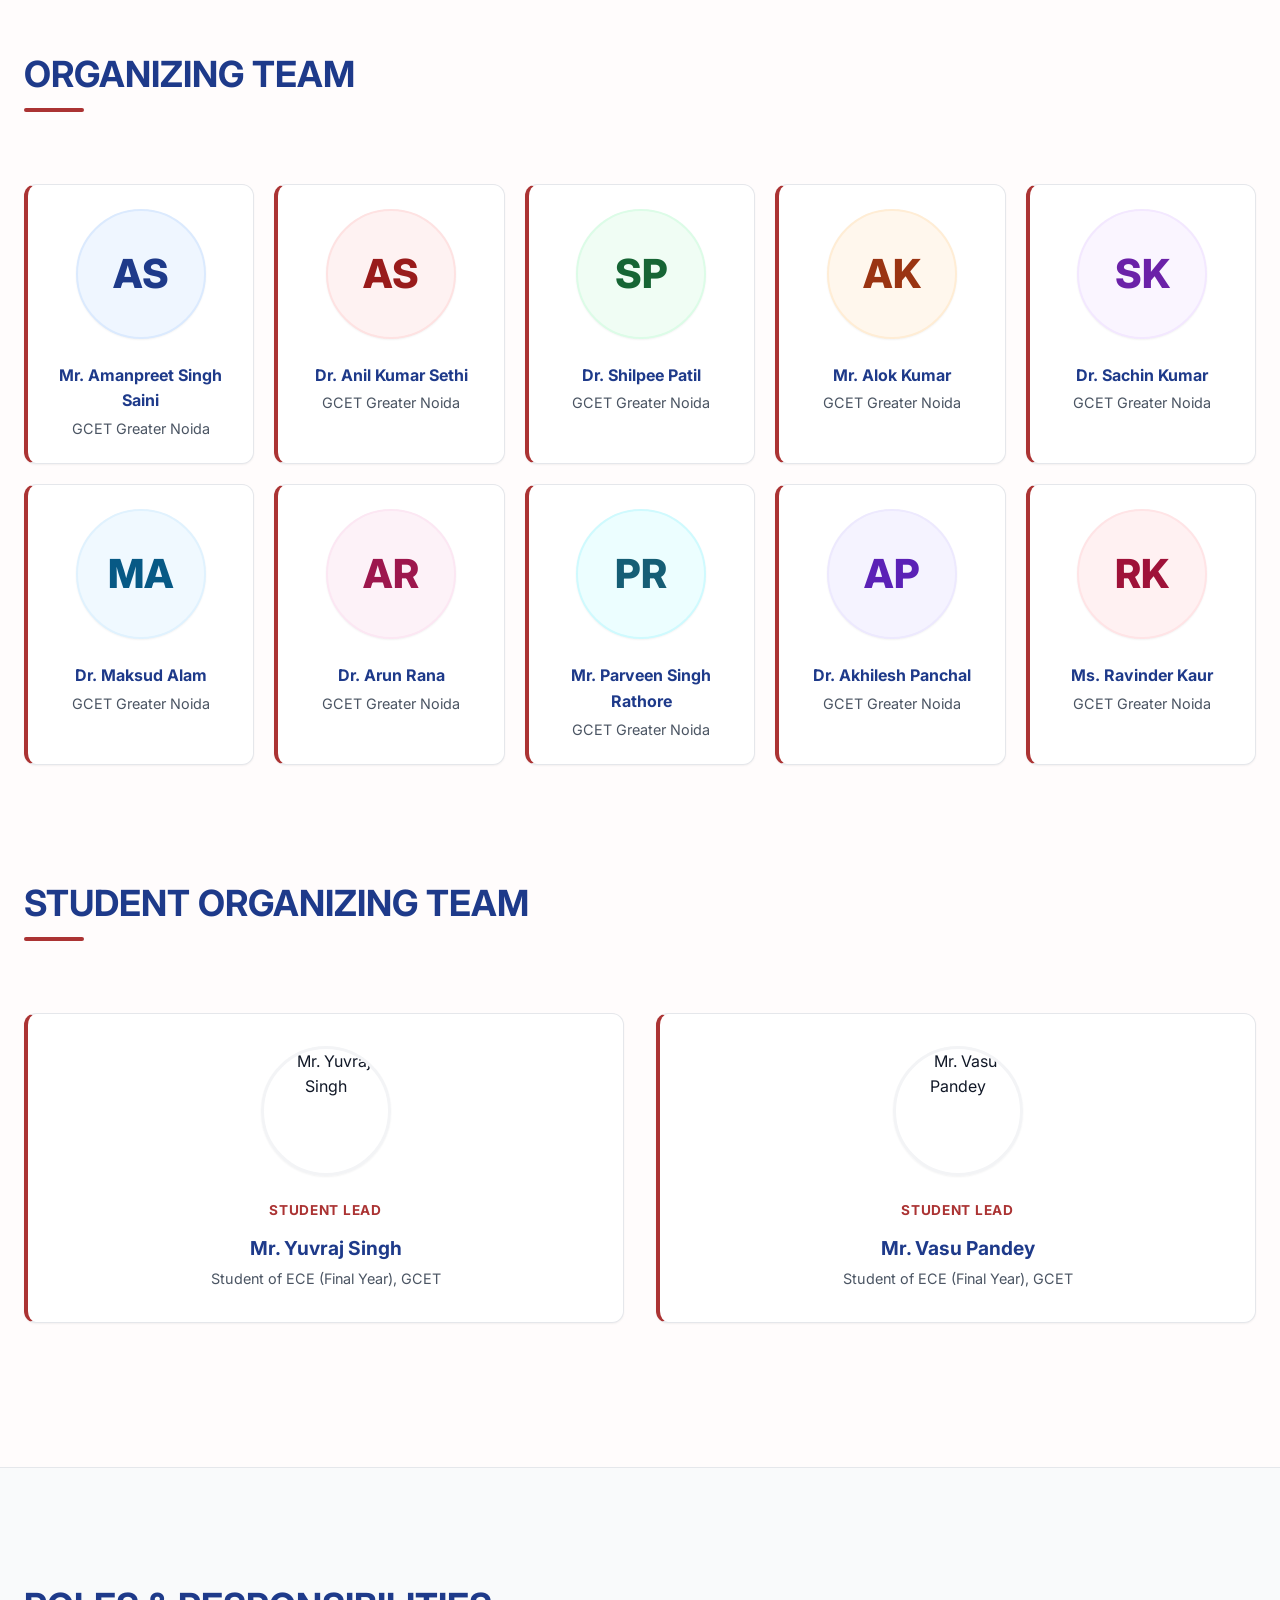
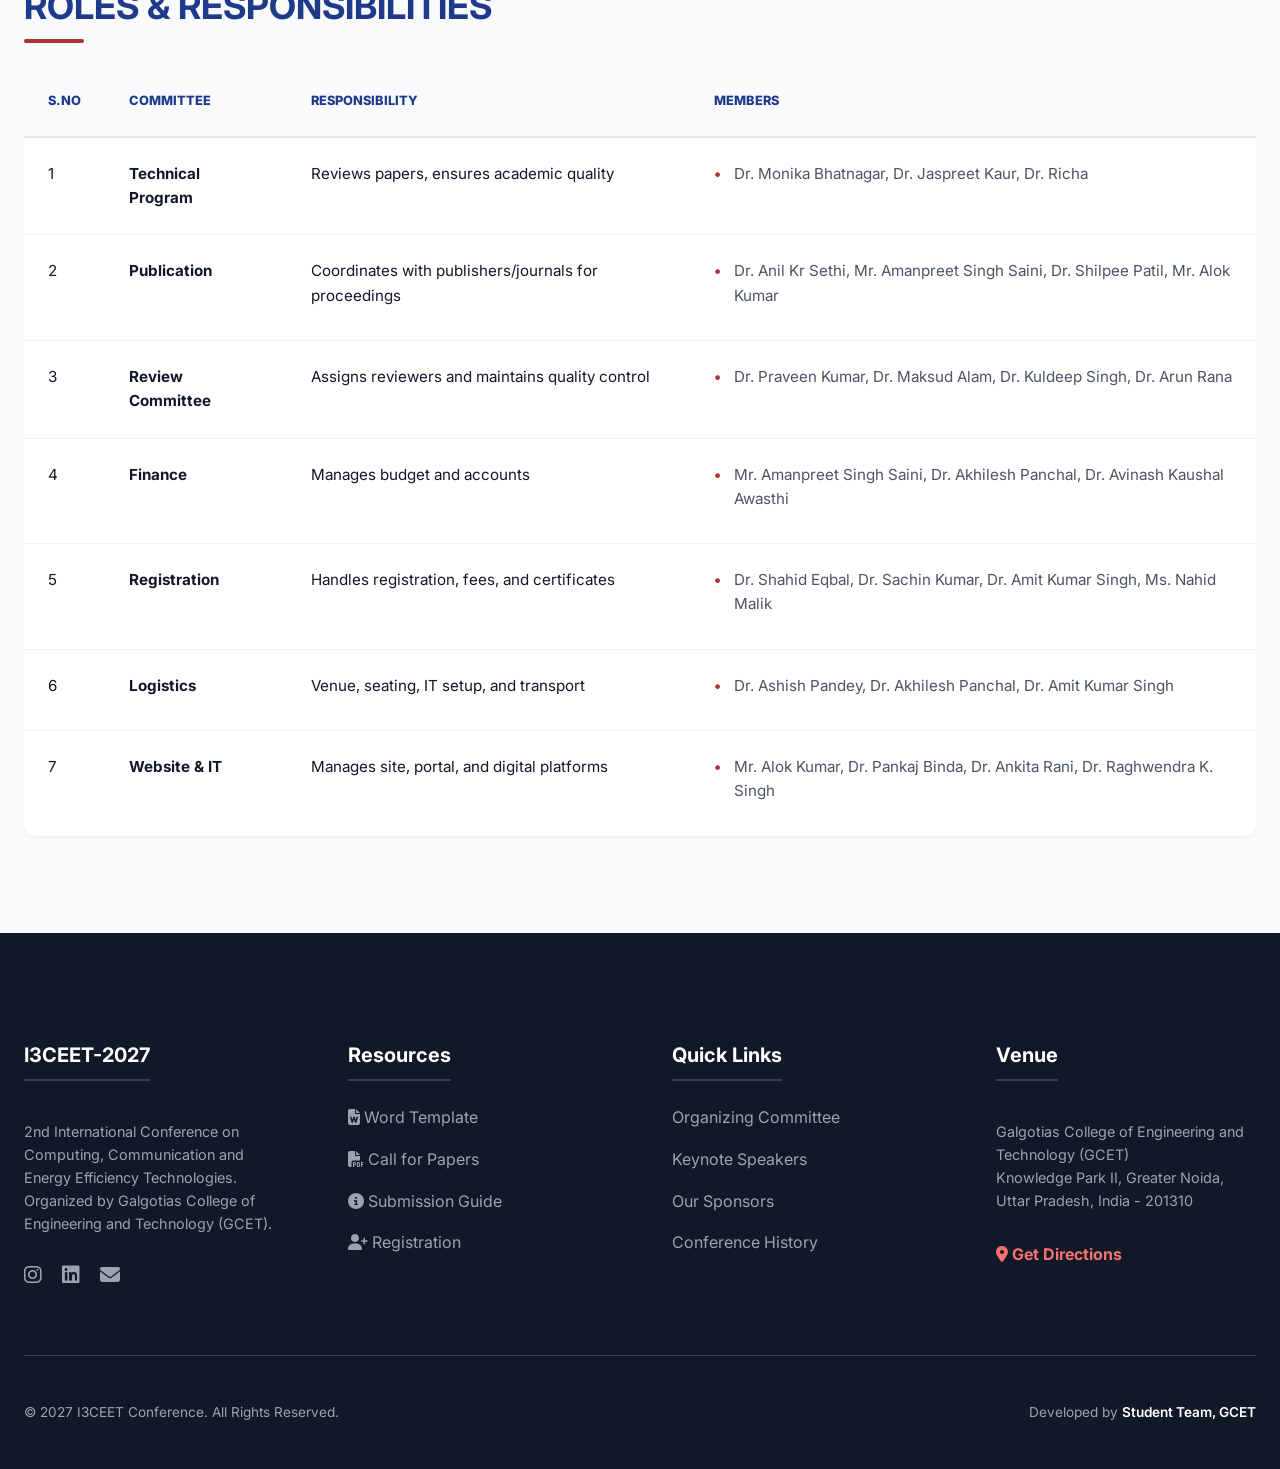
==== commit ab9c813f: "Personalized organizing team icons with name initials and vibrant color palette" ====
--- a/committee.html
+++ b/committee.html
@@ -243,72 +243,52 @@
             <h2 class="section-title">ORGANIZING TEAM</h2>
             <div class="member-grid organizing-grid">
                 <div class="member-card">
-                    <div class="member-img-wrapper" style="display: flex; align-items: center; justify-content: center; background: #f8fafc;">
-                        <i class="fa fa-user-tie" style="font-size: 4rem; color: var(--accent); opacity: 0.3;"></i>
-                    </div>
+                    <div class="member-img-wrapper" style="display: flex; align-items: center; justify-content: center; background: #eff6ff; color: #1e3a8a; font-size: 2.5rem; font-weight: 800; border: 2px solid #dbeafe;">AS</div>
                     <div class="member-name">Mr. Amanpreet Singh Saini</div>
                     <div class="member-org">GCET Greater Noida</div>
                 </div>
                 <div class="member-card">
-                    <div class="member-img-wrapper" style="display: flex; align-items: center; justify-content: center; background: #f8fafc;">
-                        <i class="fa fa-user-graduate" style="font-size: 4rem; color: var(--accent); opacity: 0.3;"></i>
-                    </div>
+                    <div class="member-img-wrapper" style="display: flex; align-items: center; justify-content: center; background: #fef2f2; color: #991b1b; font-size: 2.5rem; font-weight: 800; border: 2px solid #fee2e2;">AS</div>
                     <div class="member-name">Dr. Anil Kumar Sethi</div>
                     <div class="member-org">GCET Greater Noida</div>
                 </div>
                 <div class="member-card">
-                    <div class="member-img-wrapper" style="display: flex; align-items: center; justify-content: center; background: #f8fafc;">
-                        <i class="fa fa-user-graduate" style="font-size: 4rem; color: var(--accent); opacity: 0.3;"></i>
-                    </div>
+                    <div class="member-img-wrapper" style="display: flex; align-items: center; justify-content: center; background: #f0fdf4; color: #166534; font-size: 2.5rem; font-weight: 800; border: 2px solid #dcfce7;">SP</div>
                     <div class="member-name">Dr. Shilpee Patil</div>
                     <div class="member-org">GCET Greater Noida</div>
                 </div>
                 <div class="member-card">
-                    <div class="member-img-wrapper" style="display: flex; align-items: center; justify-content: center; background: #f8fafc;">
-                        <i class="fa fa-user-tie" style="font-size: 4rem; color: var(--accent); opacity: 0.3;"></i>
-                    </div>
+                    <div class="member-img-wrapper" style="display: flex; align-items: center; justify-content: center; background: #fff7ed; color: #9a3412; font-size: 2.5rem; font-weight: 800; border: 2px solid #ffedd5;">AK</div>
                     <div class="member-name">Mr. Alok Kumar</div>
                     <div class="member-org">GCET Greater Noida</div>
                 </div>
                 <div class="member-card">
-                    <div class="member-img-wrapper" style="display: flex; align-items: center; justify-content: center; background: #f8fafc;">
-                        <i class="fa fa-user-graduate" style="font-size: 4rem; color: var(--accent); opacity: 0.3;"></i>
-                    </div>
+                    <div class="member-img-wrapper" style="display: flex; align-items: center; justify-content: center; background: #faf5ff; color: #6b21a8; font-size: 2.5rem; font-weight: 800; border: 2px solid #f3e8ff;">SK</div>
                     <div class="member-name">Dr. Sachin Kumar</div>
                     <div class="member-org">GCET Greater Noida</div>
                 </div>
                 <div class="member-card">
-                    <div class="member-img-wrapper" style="display: flex; align-items: center; justify-content: center; background: #f8fafc;">
-                        <i class="fa fa-user-graduate" style="font-size: 4rem; color: var(--accent); opacity: 0.3;"></i>
-                    </div>
+                    <div class="member-img-wrapper" style="display: flex; align-items: center; justify-content: center; background: #f0f9ff; color: #075985; font-size: 2.5rem; font-weight: 800; border: 2px solid #e0f2fe;">MA</div>
                     <div class="member-name">Dr. Maksud Alam</div>
                     <div class="member-org">GCET Greater Noida</div>
                 </div>
                 <div class="member-card">
-                    <div class="member-img-wrapper" style="display: flex; align-items: center; justify-content: center; background: #f8fafc;">
-                        <i class="fa fa-user-graduate" style="font-size: 4rem; color: var(--accent); opacity: 0.3;"></i>
-                    </div>
+                    <div class="member-img-wrapper" style="display: flex; align-items: center; justify-content: center; background: #fdf2f8; color: #9d174d; font-size: 2.5rem; font-weight: 800; border: 2px solid #fce7f3;">AR</div>
                     <div class="member-name">Dr. Arun Rana</div>
                     <div class="member-org">GCET Greater Noida</div>
                 </div>
                 <div class="member-card">
-                    <div class="member-img-wrapper" style="display: flex; align-items: center; justify-content: center; background: #f8fafc;">
-                        <i class="fa fa-user-tie" style="font-size: 4rem; color: var(--accent); opacity: 0.3;"></i>
-                    </div>
+                    <div class="member-img-wrapper" style="display: flex; align-items: center; justify-content: center; background: #ecfeff; color: #155e75; font-size: 2.5rem; font-weight: 800; border: 2px solid #cffafe;">PR</div>
                     <div class="member-name">Mr. Parveen Singh Rathore</div>
                     <div class="member-org">GCET Greater Noida</div>
                 </div>
                 <div class="member-card">
-                    <div class="member-img-wrapper" style="display: flex; align-items: center; justify-content: center; background: #f8fafc;">
-                        <i class="fa fa-user-graduate" style="font-size: 4rem; color: var(--accent); opacity: 0.3;"></i>
-                    </div>
+                    <div class="member-img-wrapper" style="display: flex; align-items: center; justify-content: center; background: #f5f3ff; color: #5b21b6; font-size: 2.5rem; font-weight: 800; border: 2px solid #ede9fe;">AP</div>
                     <div class="member-name">Dr. Akhilesh Panchal</div>
                     <div class="member-org">GCET Greater Noida</div>
                 </div>
                 <div class="member-card">
-                    <div class="member-img-wrapper" style="display: flex; align-items: center; justify-content: center; background: #f8fafc;">
-                        <i class="fa fa-user-nurse" style="font-size: 4rem; color: var(--accent); opacity: 0.3;"></i>
-                    </div>
+                    <div class="member-img-wrapper" style="display: flex; align-items: center; justify-content: center; background: #fff1f2; color: #9f1239; font-size: 2.5rem; font-weight: 800; border: 2px solid #ffe4e6;">RK</div>
                     <div class="member-name">Ms. Ravinder Kaur</div>
                     <div class="member-org">GCET Greater Noida</div>
                 </div>
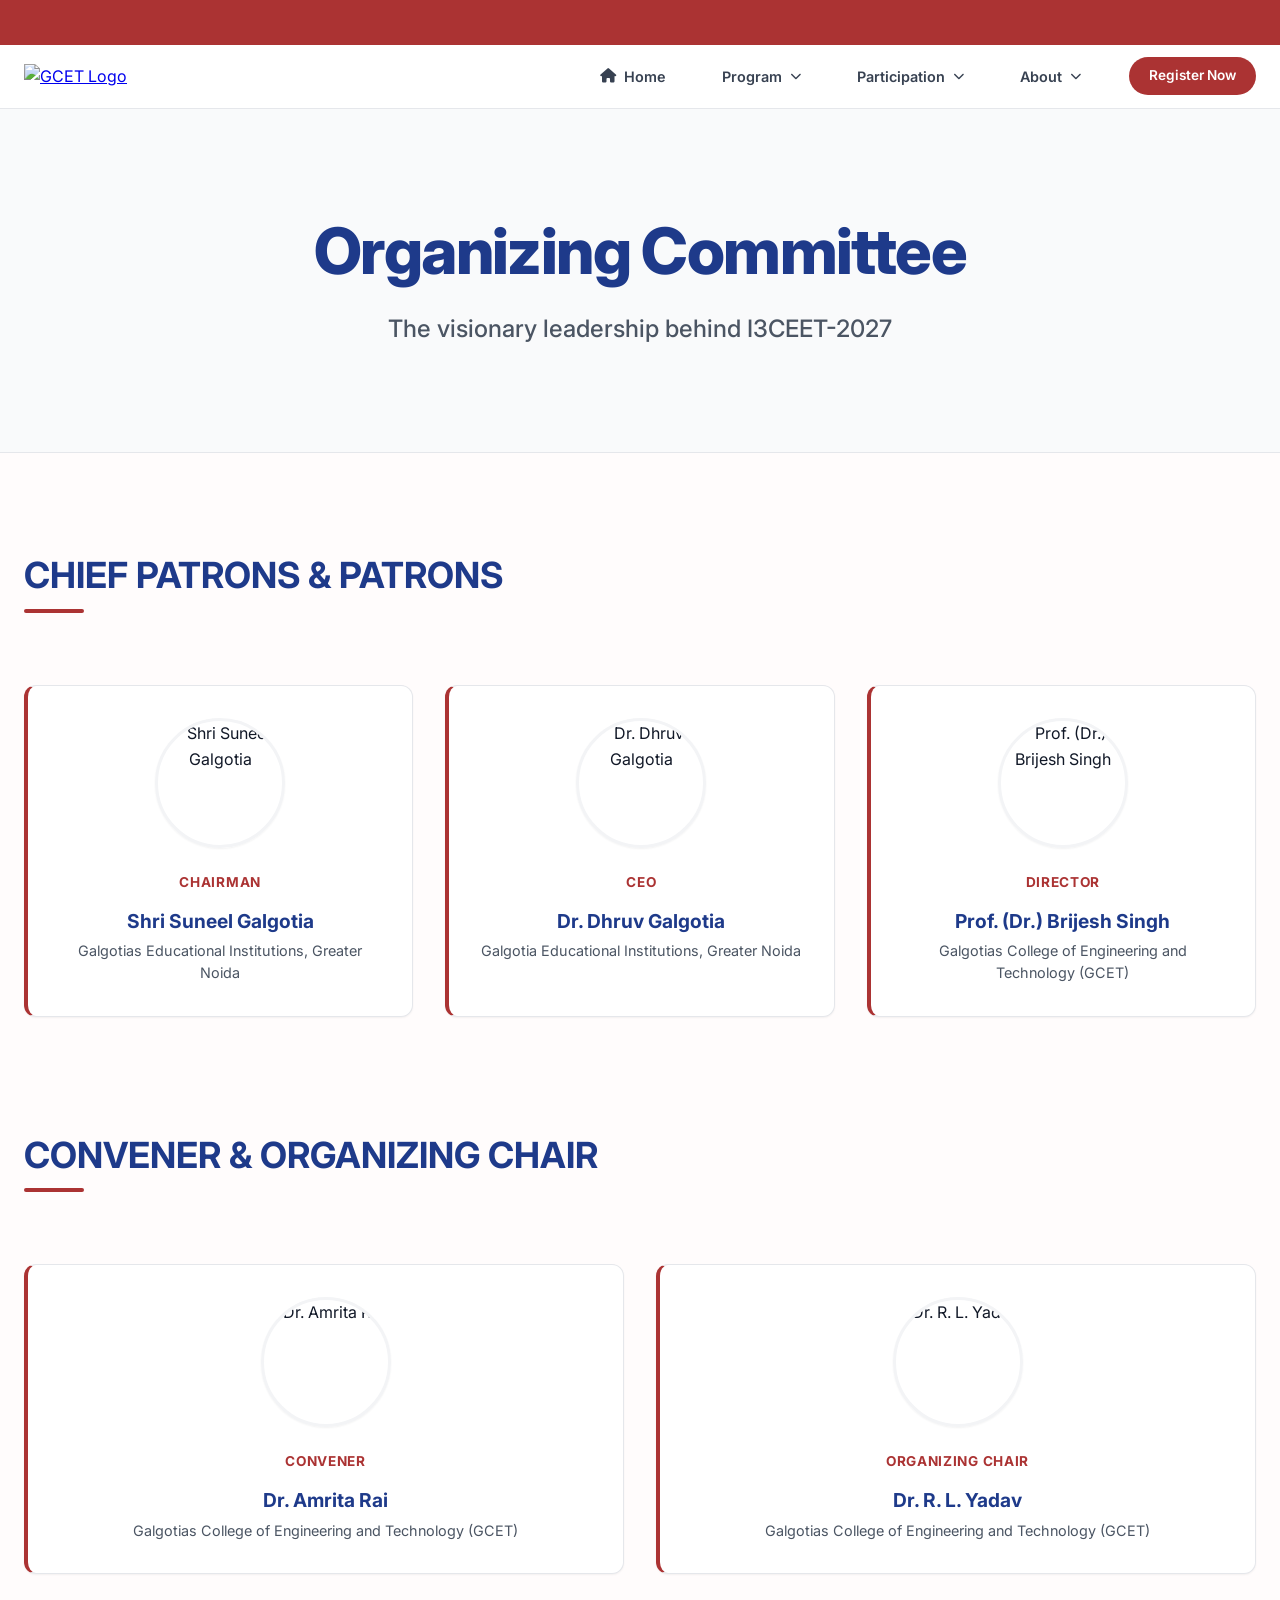
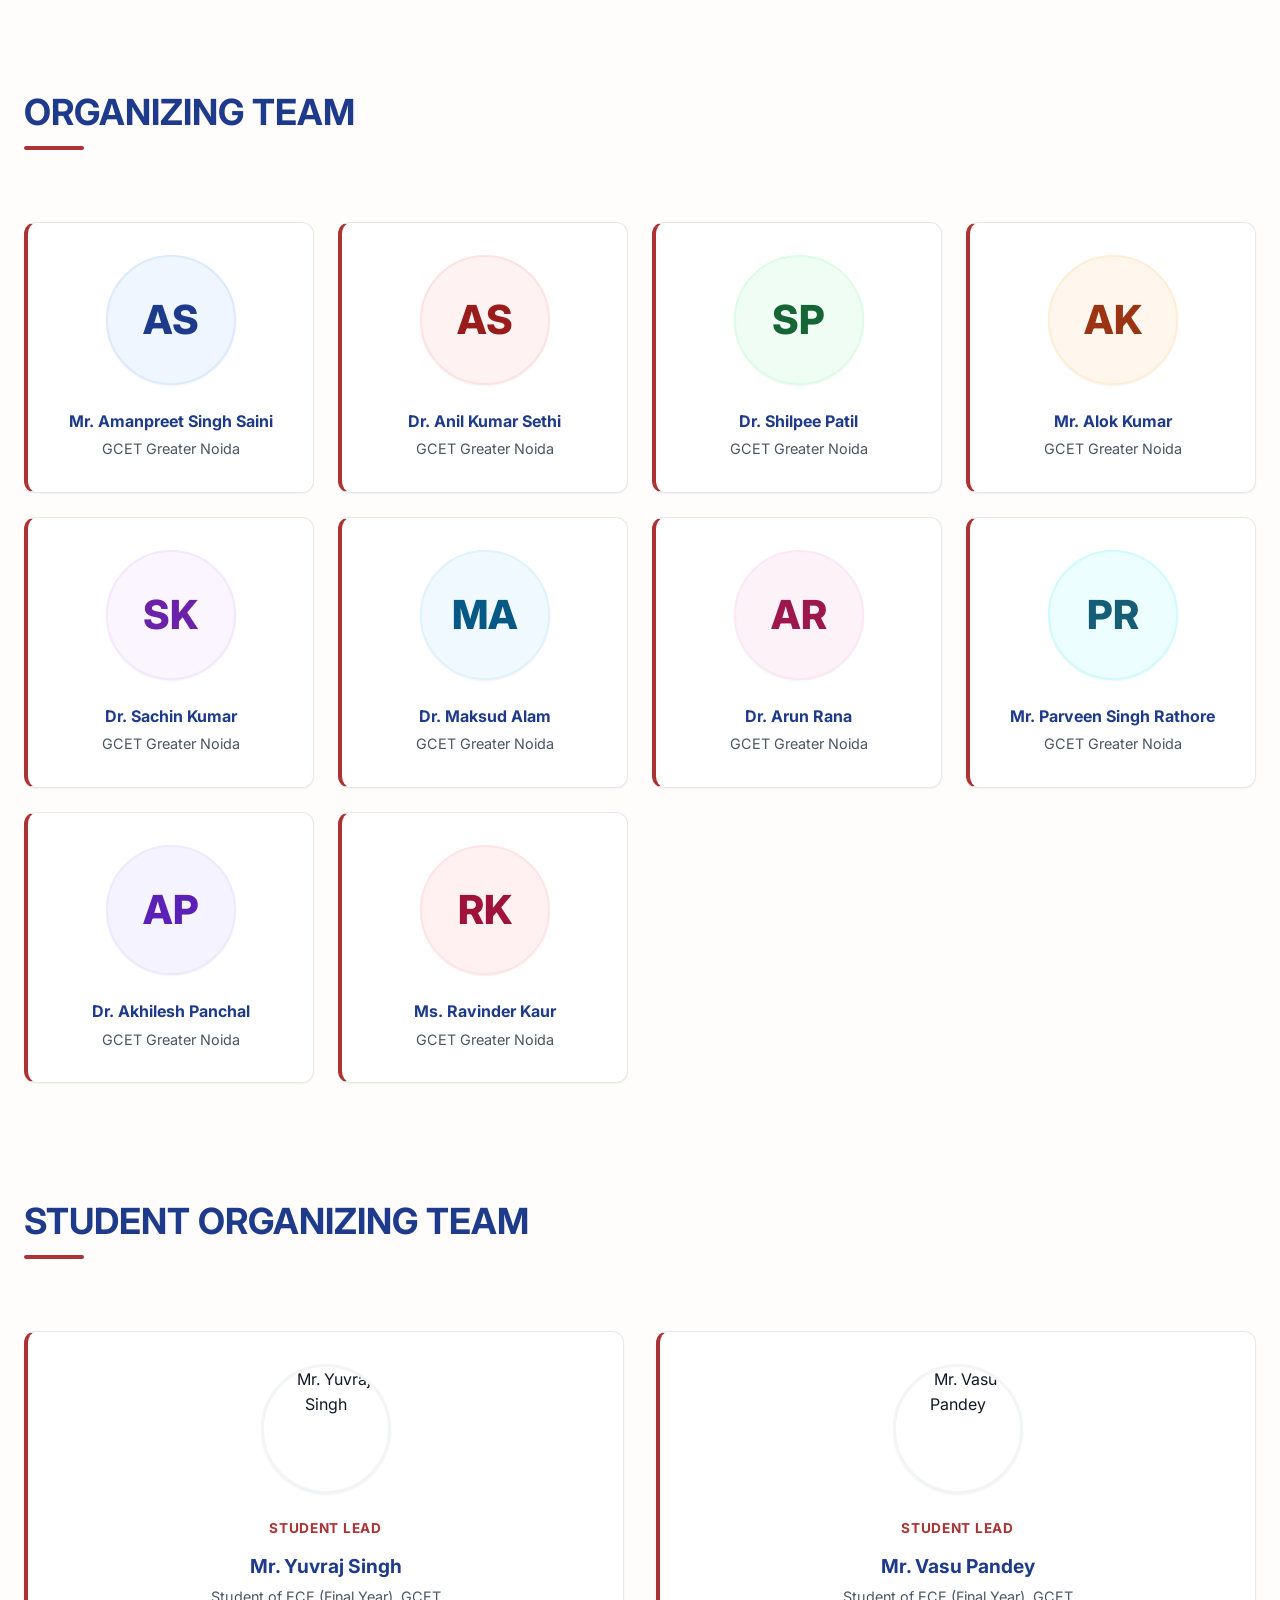
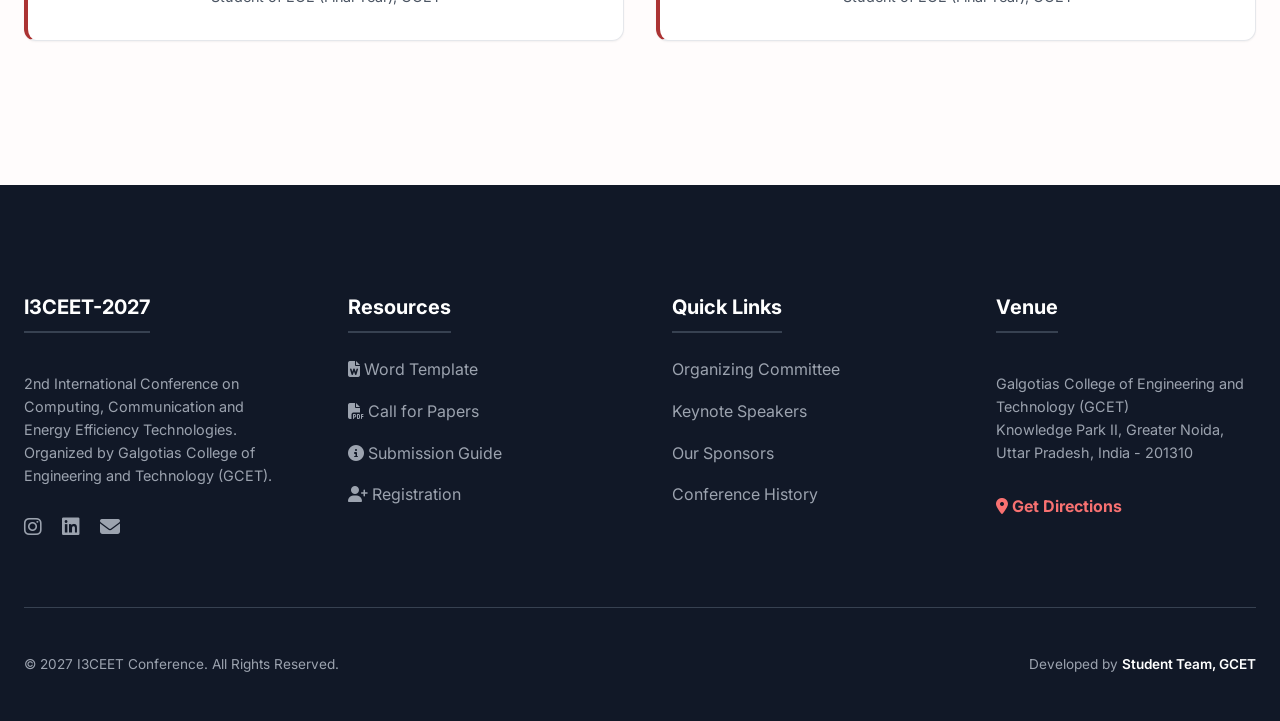
==== commit 6121c36f: "UI: Redesign navigation to Mega-Menu, update committee grid and sponsors" ====
--- a/committee.html
+++ b/committee.html
@@ -153,11 +153,11 @@
         /* Specific Matrix of 5 Columns */
         @media (min-width: 1024px) {
             .organizing-grid {
-                grid-template-columns: repeat(5, 1fr) !important;
-                gap: 1.25rem !important;
+                grid-template-columns: repeat(4, 1fr) !important;
+                gap: 1.5rem !important;
             }
             .organizing-grid .member-card {
-                padding: 1.5rem 1rem !important;
+                padding: 2rem 1.5rem !important;
             }
             .organizing-grid .member-name {
                 font-size: 1rem !important;
@@ -316,7 +316,7 @@
 
     </div>
 
-    <!-- Roles & Responsibilities -->
+    <!-- Roles & Responsibilities
     <section class="roles-section">
         <div class="container">
             <h2 class="section-title">ROLES & RESPONSIBILITIES</h2>
@@ -406,6 +406,7 @@
             </div>
         </div>
     </section>
+    -->
 
     <div id="footer-placeholder"></div>
 
--- a/css/modern.css
+++ b/css/modern.css
@@ -3,18 +3,26 @@
 
 :root {
     /* Primary Color Palette (Deep Blue/IEEE vibe) */
-    --primary: #9b0000; /* blue-800 */
-    --primary-light: #ba6060; /* blue-500 */
-    --accent: #ab3333; /* blue-600 */
-    --accent-hover: #9b0000; /* blue-700 */
-    
+    --primary: #9b0000;
+    /* blue-800 */
+    --primary-light: #ba6060;
+    /* blue-500 */
+    --accent: #ab3333;
+    /* blue-600 */
+    --accent-hover: #9b0000;
+    /* blue-700 */
+
     /* Neutral Colors */
     --bg: #fffcfc;
-    --section-bg: #f9fafb; /* gray-50 */
-    --text: #111827; /* gray-900 */
-    --text-muted: #4b5563; /* gray-600 */
-    --border: #e5e7eb; /* gray-200 */
-    
+    --section-bg: #f9fafb;
+    /* gray-50 */
+    --text: #111827;
+    /* gray-900 */
+    --text-muted: #4b5563;
+    /* gray-600 */
+    --border: #e5e7eb;
+    /* gray-200 */
+
     /* Shadows & Transitions */
     --shadow-sm: 0 1px 2px 0 rgba(0, 0, 0, 0.05);
     --shadow-md: 0 4px 6px -1px rgba(0, 0, 0, 0.1), 0 2px 4px -1px rgba(0, 0, 0, 0.06);
@@ -22,7 +30,9 @@
     --transition: all 0.3s cubic-bezier(0.4, 0, 0.2, 1);
 }
 
-*, ::before, ::after {
+*,
+::before,
+::after {
     box-sizing: border-box;
 }
 
@@ -53,14 +63,39 @@
 }
 
 /* Utilities */
-.text-center { text-align: center; }
-.my-12 { margin-top: 3rem; margin-bottom: 3rem; }
-.py-16 { padding-top: 4rem; padding-bottom: 4rem; }
-.flex { display: flex; }
-.grid { display: grid; }
-.gap-8 { gap: 2rem; }
-.items-center { align-items: center; }
-.justify-between { justify-content: space-between; }
+.text-center {
+    text-align: center;
+}
+
+.my-12 {
+    margin-top: 3rem;
+    margin-bottom: 3rem;
+}
+
+.py-16 {
+    padding-top: 4rem;
+    padding-bottom: 4rem;
+}
+
+.flex {
+    display: flex;
+}
+
+.grid {
+    display: grid;
+}
+
+.gap-8 {
+    gap: 2rem;
+}
+
+.items-center {
+    align-items: center;
+}
+
+.justify-between {
+    justify-content: space-between;
+}
 
 /* Buttons */
 .btn {
@@ -117,7 +152,8 @@
 .conference-title {
     font-size: clamp(2rem, 8vw, 4rem);
     font-weight: 800;
-    color: #1e3a8a; /* blue-900 */
+    color: #1e3a8a;
+    /* blue-900 */
     margin-bottom: 1rem;
     letter-spacing: -0.025em;
     line-height: 1.1;
@@ -152,15 +188,16 @@
     font-size: 1.25rem;
 }
 
-/* Navigation */
+/* Navigation - Slim Mega Menu Design */
 .modern-nav {
     position: sticky;
     top: 0;
-    z-index: 50;
-    background-color: rgba(255, 255, 255, 0.9);
-    backdrop-filter: blur(8px);
+    z-index: 1000;
+    background-color: rgba(255, 255, 255, 0.95);
+    backdrop-filter: blur(10px);
     border-bottom: 1px solid var(--border);
-    padding: 1rem 0;
+    padding: 0.5rem 0; /* Slimmer height */
+    transition: var(--transition);
 }
 
 .nav-container {
@@ -170,28 +207,130 @@
 }
 
 .nav-logo-img {
-    height: 48px;
+    height: 40px;
     width: auto;
 }
 
 .nav-links {
     list-style: none;
     display: flex;
-    gap: 2rem;
+    gap: 1.5rem;
     margin: 0;
-    padding: 0;
-}
-
-.nav-links a {
+    margin-left: auto; /* Push to the right */
+    padding: 0 2rem; /* Add some padding before the action button */
+}
+
+.nav-links li {
+    position: relative;
+}
+
+.nav-links > li > a {
     text-decoration: none;
-    color: #374151; /* gray-700 */
+    color: #374151;
     font-weight: 600;
-    font-size: 0.95rem;
-    transition: var(--transition);
-}
-
-.nav-links a:hover, .nav-links a.active {
+    font-size: 0.9rem;
+    padding: 0.75rem 1rem;
+    border-radius: 8px;
+    transition: var(--transition);
+    display: flex;
+    align-items: center;
+    gap: 0.5rem;
+}
+
+.nav-links > li > a:hover,
+.nav-links > li > a.active {
     color: var(--accent);
+    background: rgba(0, 0, 0, 0.02);
+}
+
+.dropdown-trigger i {
+    font-size: 0.7rem;
+    transition: transform 0.3s ease;
+}
+
+.nav-links li:hover .dropdown-trigger i {
+    transform: rotate(180deg);
+}
+
+/* Mega Menu Dropdown */
+.mega-menu {
+    position: absolute;
+    top: 100%;
+    left: 50%;
+    transform: translateX(-50%) translateY(10px);
+    background: white;
+    min-width: 280px;
+    border-radius: 1rem;
+    box-shadow: 0 20px 50px rgba(0, 0, 0, 0.1);
+    border: 1px solid var(--border);
+    opacity: 0;
+    visibility: hidden;
+    transition: all 0.3s cubic-bezier(0.19, 1, 0.22, 1);
+    padding: 1.5rem;
+    z-index: 1100;
+}
+
+/* Align right-most dropdowns to the right to prevent overflow */
+.nav-links li:last-child .mega-menu {
+    left: auto;
+    right: 0;
+    transform: translateY(10px);
+}
+
+.nav-links li:last-child:hover .mega-menu {
+    transform: translateY(0);
+}
+
+.nav-links li:hover .mega-menu {
+    opacity: 1;
+    visibility: visible;
+    transform: translateX(-50%) translateY(0);
+}
+
+.mega-content {
+    display: grid;
+    grid-template-columns: 1fr;
+    gap: 0.5rem;
+}
+
+.mega-content a {
+    display: flex;
+    align-items: center;
+    gap: 1rem;
+    padding: 0.75rem 1rem;
+    text-decoration: none;
+    color: var(--text-muted);
+    border-radius: 10px;
+    transition: all 0.2s ease;
+}
+
+.mega-content a i {
+    width: 32px;
+    height: 32px;
+    background: #f3f4f6;
+    color: var(--accent);
+    display: flex;
+    align-items: center;
+    justify-content: center;
+    border-radius: 8px;
+    font-size: 0.9rem;
+    transition: all 0.2s ease;
+}
+
+.mega-content a:hover {
+    background: #f9fafb;
+    color: var(--accent);
+}
+
+.mega-content a:hover i {
+    background: var(--accent);
+    color: white;
+    transform: scale(1.1);
+}
+
+.mega-content a span {
+    font-weight: 600;
+    font-size: 0.9rem;
 }
 
 /* Ticker Styles */
@@ -218,8 +357,13 @@
 }
 
 @keyframes ticker {
-    0% { transform: translateX(0); }
-    100% { transform: translateX(-100%); }
+    0% {
+        transform: translateX(0);
+    }
+
+    100% {
+        transform: translateX(-100%);
+    }
 }
 
 /* Sections & Sidebar */
@@ -337,13 +481,19 @@
 }
 
 @keyframes scroll {
-    0% { transform: translateX(0); }
-    100% { transform: translateX(-50%); }
+    0% {
+        transform: translateX(0);
+    }
+
+    100% {
+        transform: translateX(-50%);
+    }
 }
 
 /* Footer */
 footer {
-    background-color: #111827; /* gray-900 */
+    background-color: #111827;
+    /* gray-900 */
     color: white;
     padding: 5rem 0 2rem;
 }
@@ -375,7 +525,8 @@
     display: flex;
     align-items: center;
     gap: 0.75rem;
-    color: #9ca3af; /* gray-400 */
+    color: #9ca3af;
+    /* gray-400 */
 }
 
 .footer-section a {
@@ -427,7 +578,8 @@
     overflow: hidden;
 }
 
-.reg-table th, .reg-table td {
+.reg-table th,
+.reg-table td {
     padding: 1.25rem;
     text-align: left;
     border-bottom: 1px solid var(--border);
@@ -445,7 +597,7 @@
         grid-template-columns: 1fr;
         gap: 2rem;
     }
-    
+
     .section-card {
         padding: 1.5rem;
     }
@@ -455,11 +607,12 @@
     .modern-header {
         padding: 4rem 0;
     }
-    
+
     .nav-links {
-        display: none; /* Hide on mobile by default */
-    }
-    
+        display: none;
+        /* Hide on mobile by default */
+    }
+
     .mobile-menu-toggle {
         display: block !important;
         font-size: 1.5rem;
@@ -467,7 +620,8 @@
     }
 
     .nav-actions {
-        display: none; /* Hide button on mobile to save space */
+        display: none;
+        /* Hide button on mobile to save space */
     }
 }
 
@@ -478,8 +632,13 @@
 }
 
 @keyframes slideIn {
-    from { transform: translateX(100%); }
-    to { transform: translateX(0); }
+    from {
+        transform: translateX(100%);
+    }
+
+    to {
+        transform: translateX(0);
+    }
 }
 
 /* Back to Top Button */
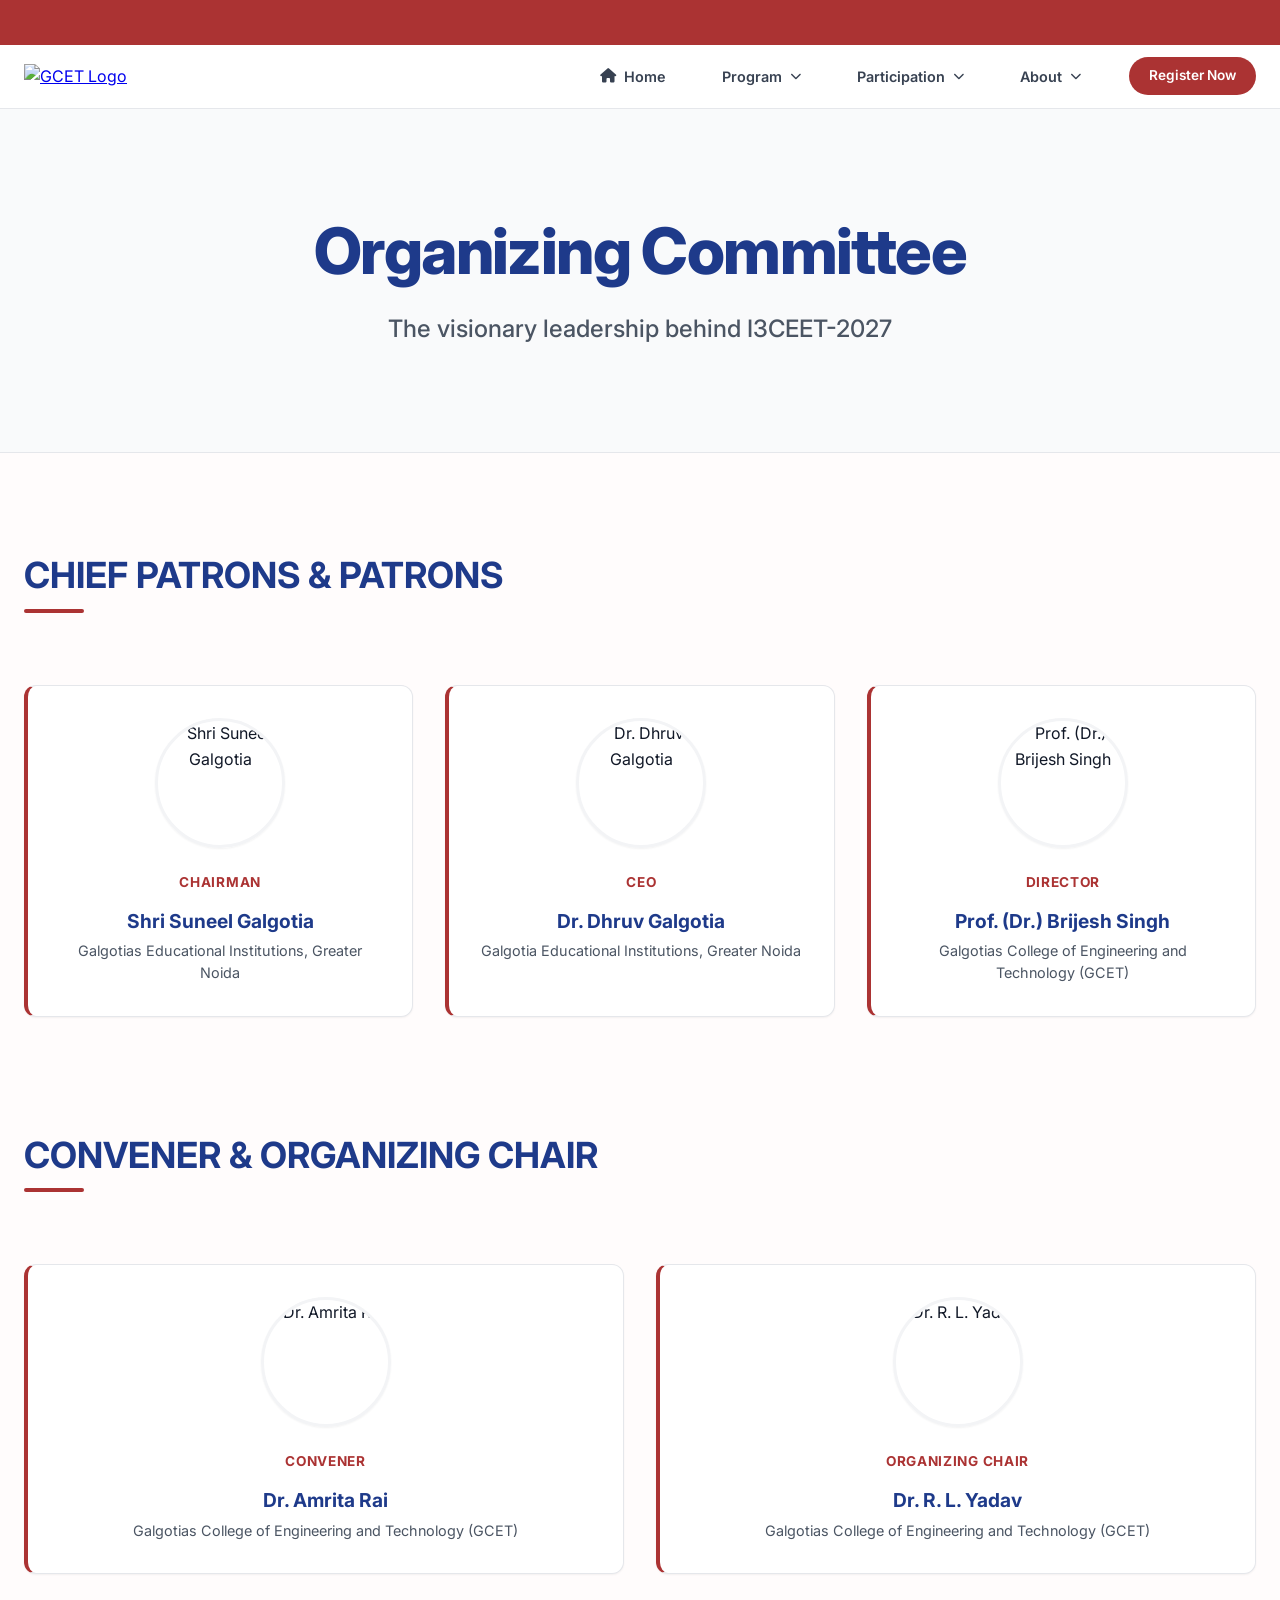
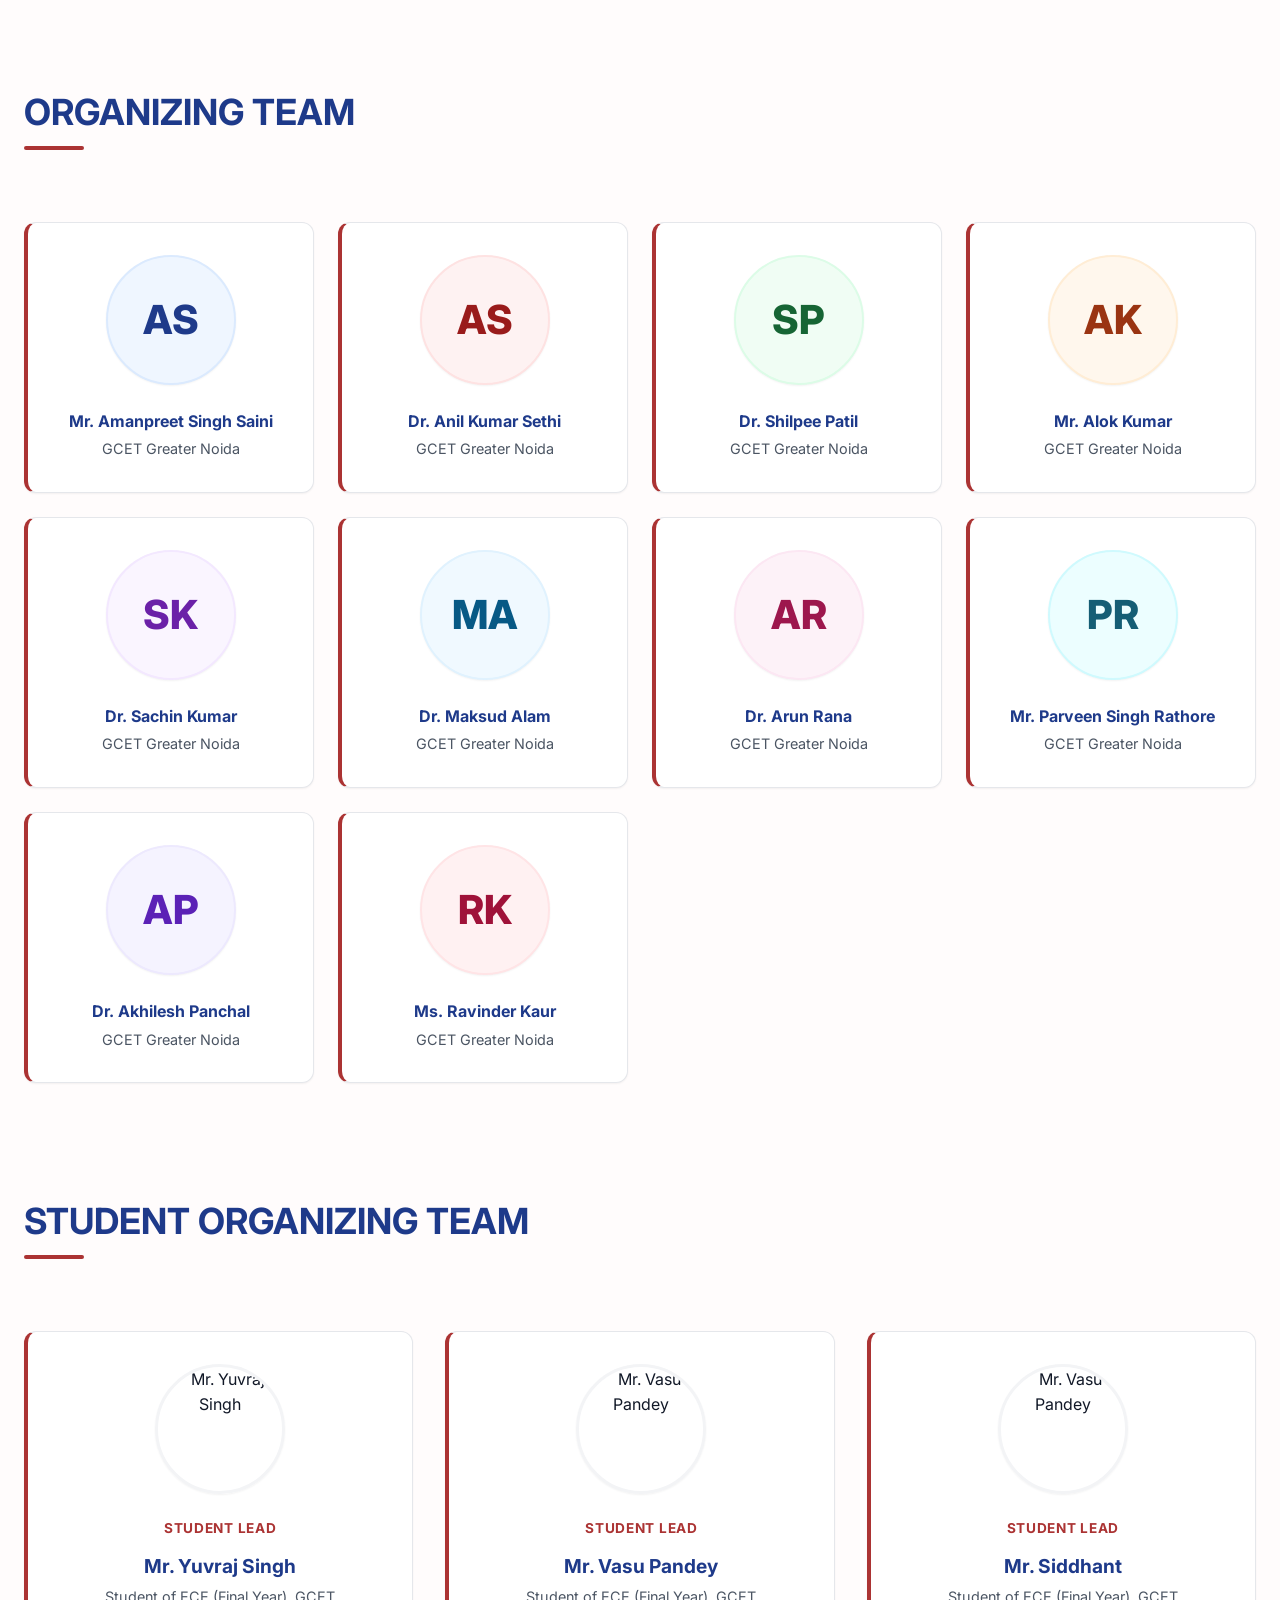
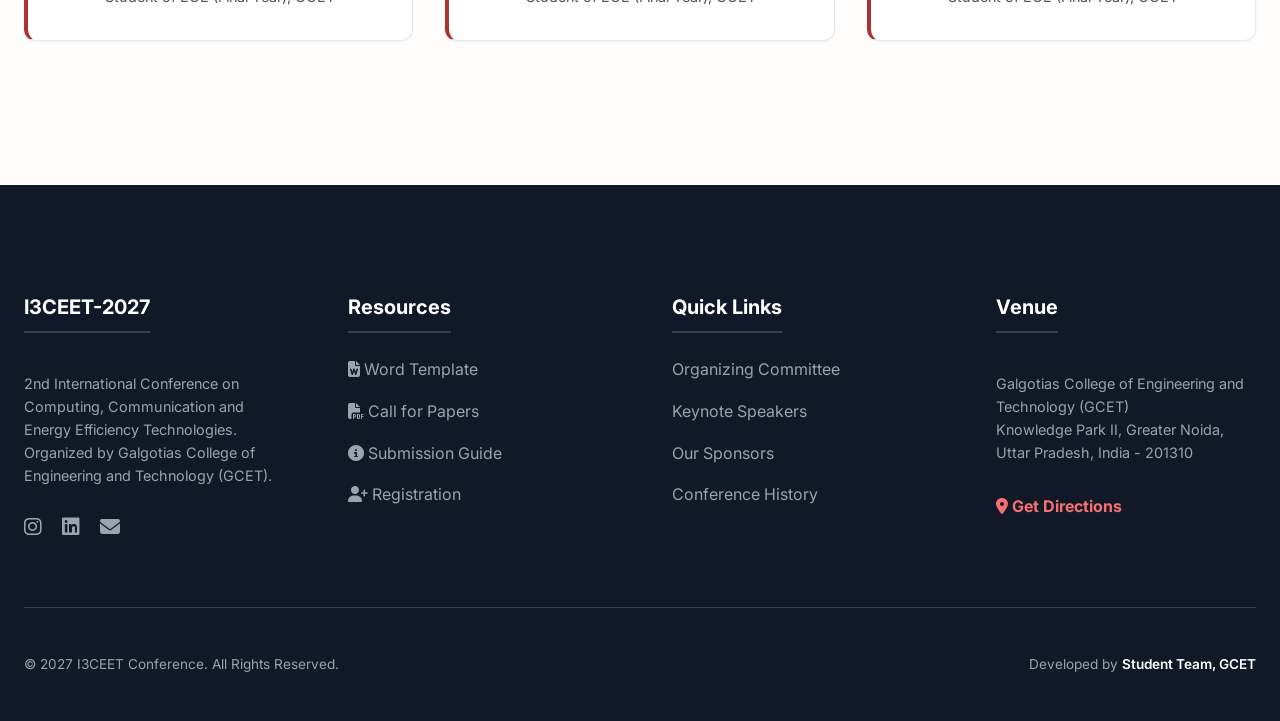
==== commit ec94277e: "Add Mr. Siddhant to Student Organizing Team" ====
--- a/committee.html
+++ b/committee.html
@@ -311,6 +311,12 @@
                     <div class="member-name">Mr. Vasu Pandey</div>
                     <div class="member-org">Student of ECE (Final Year), GCET</div>
                 </div>
+                <div class="member-card">
+                    <div class="member-img-wrapper"><img src="images/organizing/SIDDHANT.png" alt="Mr. Vasu Pandey"></div>
+                    <div class="member-role">Student Lead</div>
+                    <div class="member-name">Mr. Siddhant</div>
+                    <div class="member-org">Student of ECE (Final Year), GCET</div>
+                </div>
             </div>
         </div>
 
